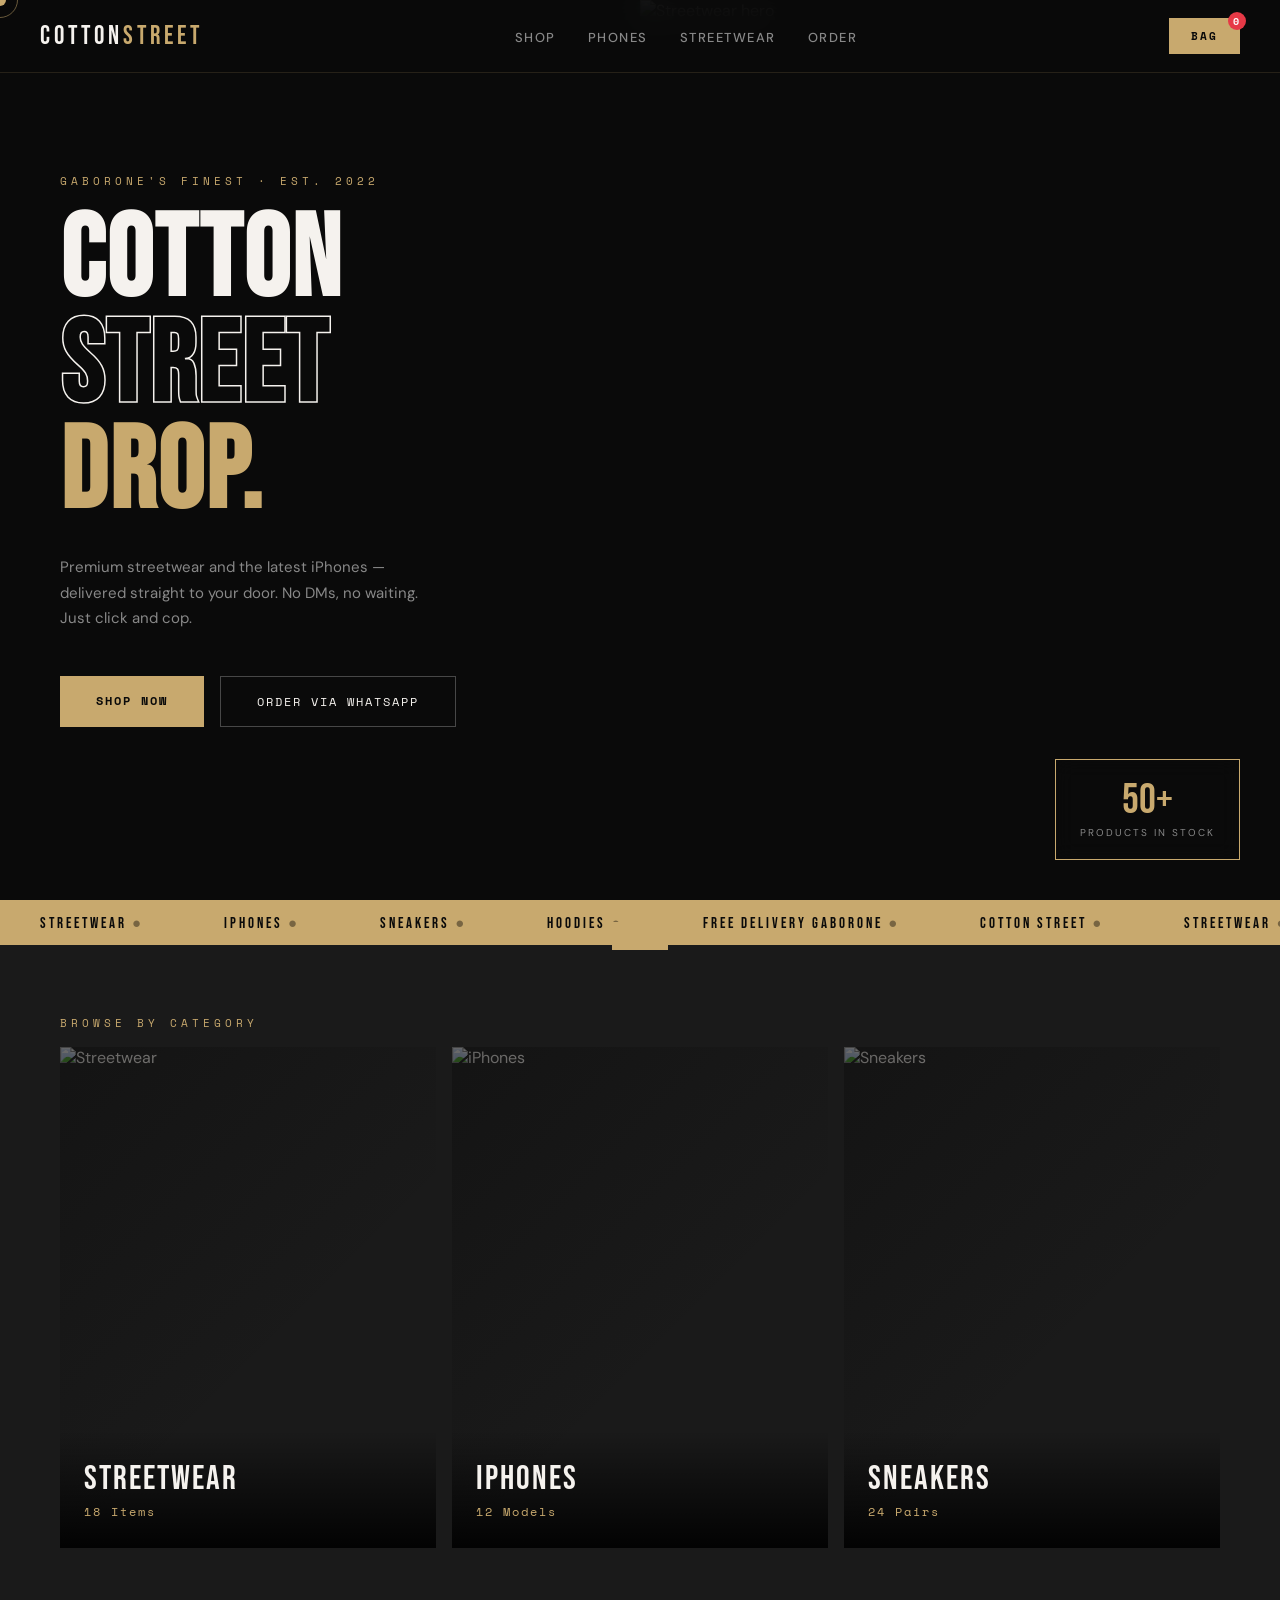
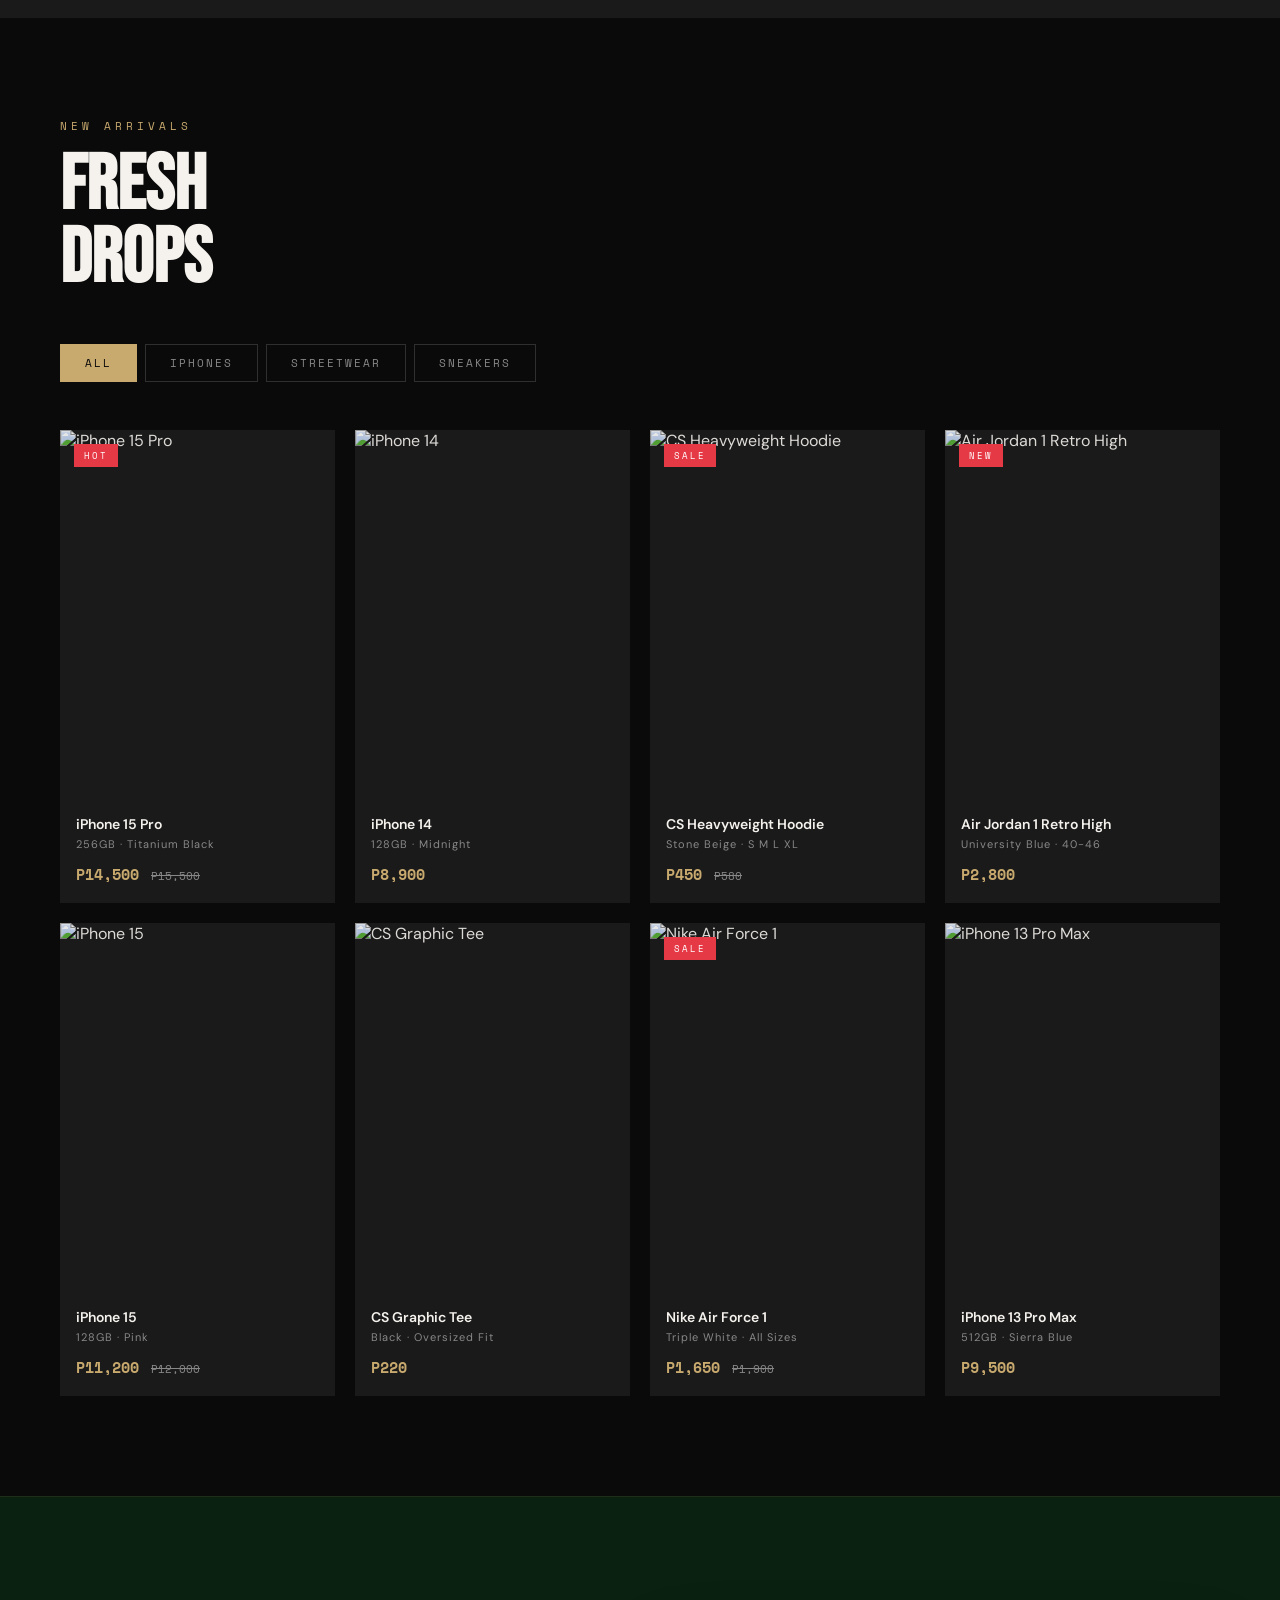
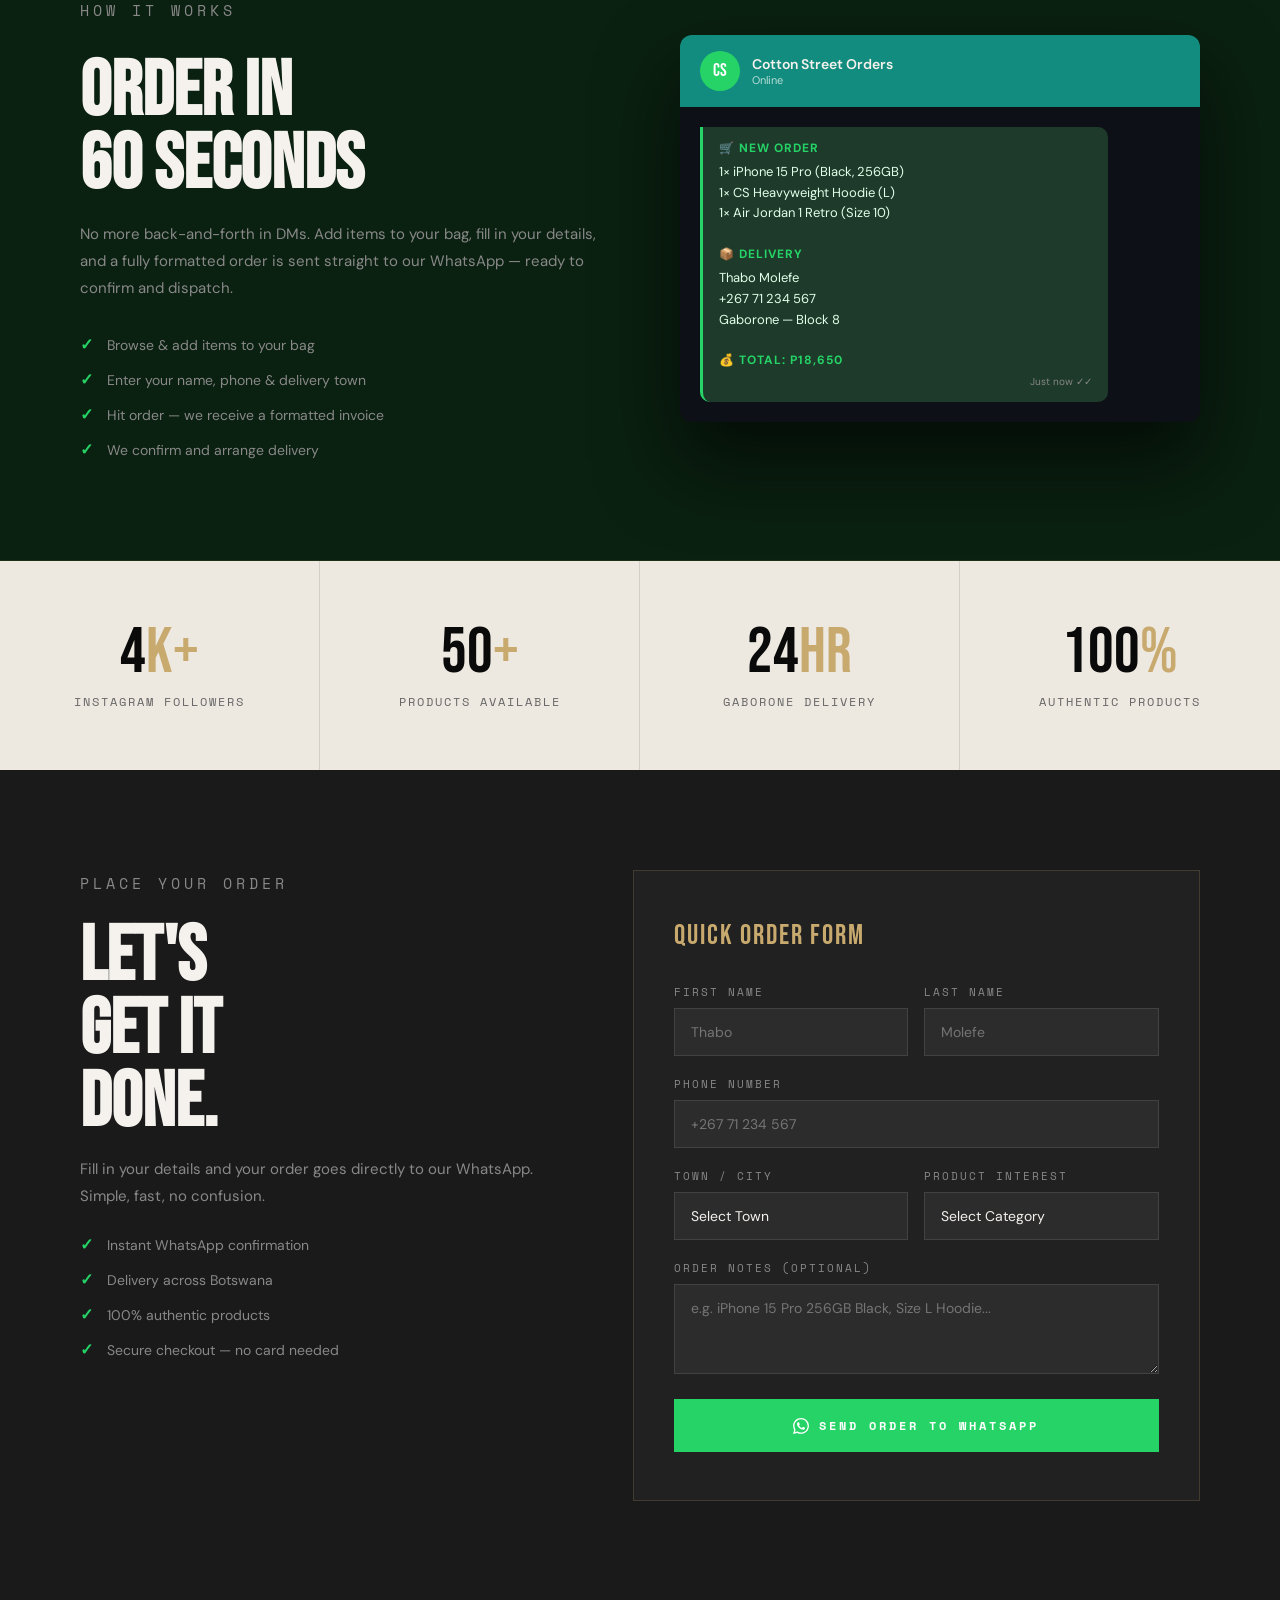
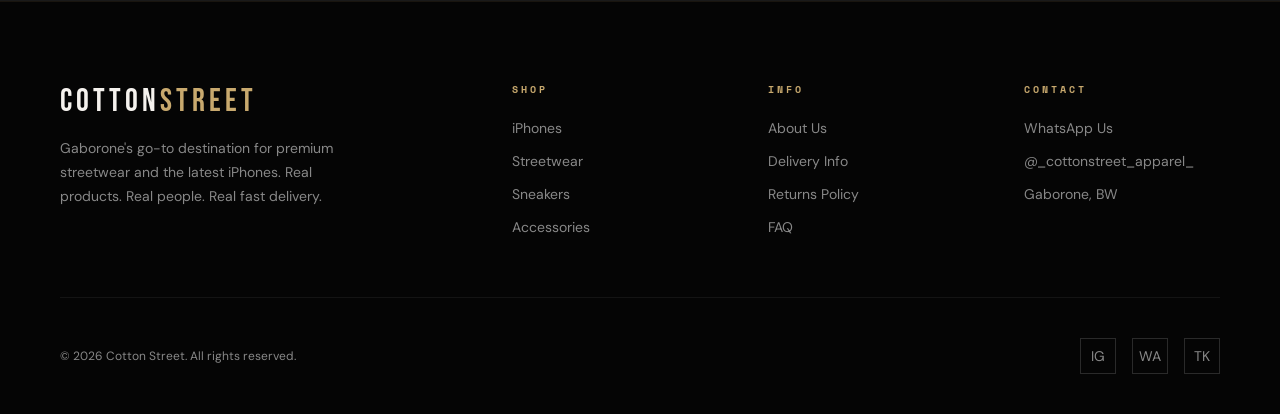
==== index.html @ 855ee225 "rename to index.html" ====
<!DOCTYPE html>
<html lang="en">
<head>
<meta charset="UTF-8">
<meta name="viewport" content="width=device-width, initial-scale=1.0">
<title>Cotton Street — Apparel & Electronics</title>
<link href="https://fonts.googleapis.com/css2?family=Bebas+Neue&family=DM+Sans:wght@300;400;500;600&family=Space+Mono:wght@400;700&display=swap" rel="stylesheet">
<style>
  :root {
    --black: #0a0a0a;
    --white: #f5f2ee;
    --cream: #ede8e0;
    --accent: #c8a96e;
    --accent2: #e63946;
    --grey: #1a1a1a;
    --mid: #333;
    --light: #888;
  }

  *, *::before, *::after { box-sizing: border-box; margin: 0; padding: 0; }

  html { scroll-behavior: smooth; }

  body {
    background: var(--black);
    color: var(--white);
    font-family: 'DM Sans', sans-serif;
    overflow-x: hidden;
    cursor: none;
  }

  /* Custom cursor */
  .cursor {
    width: 12px; height: 12px;
    background: var(--accent);
    border-radius: 50%;
    position: fixed;
    top: 0; left: 0;
    pointer-events: none;
    z-index: 9999;
    transition: transform 0.15s ease;
    transform: translate(-50%, -50%);
  }
  .cursor-ring {
    width: 36px; height: 36px;
    border: 1px solid rgba(200,169,110,0.5);
    border-radius: 50%;
    position: fixed;
    top: 0; left: 0;
    pointer-events: none;
    z-index: 9998;
    transition: transform 0.35s ease, width 0.3s, height 0.3s;
    transform: translate(-50%, -50%);
  }

  /* Scrollbar */
  ::-webkit-scrollbar { width: 3px; }
  ::-webkit-scrollbar-track { background: var(--black); }
  ::-webkit-scrollbar-thumb { background: var(--accent); }

  /* ===== NAV ===== */
  nav {
    position: fixed; top: 0; left: 0; right: 0;
    z-index: 1000;
    display: flex; align-items: center; justify-content: space-between;
    padding: 18px 40px;
    background: rgba(10,10,10,0.85);
    backdrop-filter: blur(16px);
    border-bottom: 1px solid rgba(200,169,110,0.15);
  }
  .nav-logo {
    font-family: 'Bebas Neue', cursive;
    font-size: 26px;
    letter-spacing: 4px;
    color: var(--white);
    text-decoration: none;
  }
  .nav-logo span { color: var(--accent); }
  .nav-links {
    display: flex; gap: 32px; list-style: none;
  }
  .nav-links a {
    color: var(--light);
    text-decoration: none;
    font-size: 13px;
    letter-spacing: 1.5px;
    text-transform: uppercase;
    font-weight: 500;
    transition: color 0.2s;
  }
  .nav-links a:hover { color: var(--accent); }
  .nav-right { display: flex; align-items: center; gap: 20px; }
  .bag-btn {
    background: var(--accent);
    color: var(--black);
    border: none;
    padding: 10px 22px;
    font-family: 'Space Mono', monospace;
    font-size: 11px;
    letter-spacing: 2px;
    text-transform: uppercase;
    cursor: none;
    font-weight: 700;
    transition: background 0.2s, transform 0.2s;
    position: relative;
  }
  .bag-btn:hover { background: var(--white); transform: translateY(-1px); }
  .bag-count {
    position: absolute; top: -6px; right: -6px;
    background: var(--accent2);
    color: white;
    border-radius: 50%;
    width: 18px; height: 18px;
    font-size: 10px;
    display: flex; align-items: center; justify-content: center;
    font-family: 'Space Mono', monospace;
  }

  /* ===== HERO ===== */
  .hero {
    min-height: 100vh;
    display: grid;
    grid-template-columns: 1fr 1fr;
    position: relative;
    overflow: hidden;
    padding-top: 72px;
  }
  .hero-left {
    display: flex;
    flex-direction: column;
    justify-content: center;
    padding: 80px 60px 80px 60px;
    position: relative;
    z-index: 2;
  }
  .hero-tag {
    font-family: 'Space Mono', monospace;
    font-size: 11px;
    color: var(--accent);
    letter-spacing: 4px;
    text-transform: uppercase;
    margin-bottom: 20px;
    opacity: 0;
    animation: fadeUp 0.7s 0.2s forwards;
  }
  .hero-title {
    font-family: 'Bebas Neue', cursive;
    font-size: clamp(70px, 9vw, 130px);
    line-height: 0.92;
    letter-spacing: 2px;
    opacity: 0;
    animation: fadeUp 0.7s 0.4s forwards;
  }
  .hero-title .outline {
    -webkit-text-stroke: 1.5px var(--white);
    color: transparent;
  }
  .hero-title .gold { color: var(--accent); }
  .hero-sub {
    max-width: 380px;
    margin-top: 28px;
    color: var(--light);
    font-size: 15px;
    line-height: 1.7;
    opacity: 0;
    animation: fadeUp 0.7s 0.6s forwards;
  }
  .hero-cta {
    display: flex; gap: 16px; margin-top: 44px;
    opacity: 0;
    animation: fadeUp 0.7s 0.8s forwards;
  }
  .btn-primary {
    background: var(--accent);
    color: var(--black);
    padding: 16px 36px;
    font-family: 'Space Mono', monospace;
    font-size: 12px;
    letter-spacing: 2px;
    text-transform: uppercase;
    font-weight: 700;
    border: none; cursor: none;
    transition: all 0.2s;
    text-decoration: none;
    display: inline-block;
  }
  .btn-primary:hover { background: var(--white); transform: translateY(-2px); }
  .btn-outline {
    background: transparent;
    color: var(--white);
    padding: 16px 36px;
    font-family: 'Space Mono', monospace;
    font-size: 12px;
    letter-spacing: 2px;
    text-transform: uppercase;
    border: 1px solid rgba(255,255,255,0.25);
    cursor: none;
    transition: all 0.2s;
    text-decoration: none;
    display: inline-block;
  }
  .btn-outline:hover { border-color: var(--accent); color: var(--accent); }

  .hero-right {
    position: relative;
    overflow: hidden;
  }
  .hero-img-main {
    width: 100%; height: 100%;
    object-fit: cover;
    filter: brightness(0.75) contrast(1.1);
    opacity: 0;
    animation: fadeIn 1s 0.3s forwards;
  }
  .hero-overlay {
    position: absolute; inset: 0;
    background: linear-gradient(135deg, rgba(10,10,10,0.4) 0%, transparent 60%);
  }
  .hero-badge {
    position: absolute;
    bottom: 40px; right: 40px;
    border: 1px solid var(--accent);
    padding: 20px 24px;
    text-align: center;
    background: rgba(10,10,10,0.7);
    backdrop-filter: blur(10px);
  }
  .hero-badge .num {
    font-family: 'Bebas Neue', cursive;
    font-size: 42px;
    color: var(--accent);
    line-height: 1;
  }
  .hero-badge .lbl {
    font-size: 10px;
    letter-spacing: 2px;
    text-transform: uppercase;
    color: var(--light);
    margin-top: 4px;
  }

  /* Ticker */
  .ticker {
    background: var(--accent);
    overflow: hidden;
    white-space: nowrap;
    padding: 12px 0;
  }
  .ticker-inner {
    display: inline-flex;
    animation: ticker 20s linear infinite;
  }
  .ticker-item {
    font-family: 'Bebas Neue', cursive;
    font-size: 15px;
    letter-spacing: 3px;
    color: var(--black);
    padding: 0 40px;
  }
  .ticker-dot { color: rgba(0,0,0,0.4); }

  /* ===== SECTIONS ===== */
  section { padding: 100px 60px; }

  .section-label {
    font-family: 'Space Mono', monospace;
    font-size: 11px;
    letter-spacing: 4px;
    text-transform: uppercase;
    color: var(--accent);
    margin-bottom: 16px;
  }
  .section-title {
    font-family: 'Bebas Neue', cursive;
    font-size: clamp(44px, 6vw, 80px);
    line-height: 0.95;
    margin-bottom: 48px;
  }

  /* ===== CATEGORIES ===== */
  .categories {
    background: var(--grey);
    padding: 70px 60px;
  }
  .cat-grid {
    display: grid;
    grid-template-columns: repeat(3, 1fr);
    gap: 16px;
  }
  .cat-card {
    position: relative;
    overflow: hidden;
    aspect-ratio: 3/4;
    cursor: none;
  }
  .cat-card img {
    width: 100%; height: 100%;
    object-fit: cover;
    transition: transform 0.6s ease;
    filter: brightness(0.65);
  }
  .cat-card:hover img { transform: scale(1.06); filter: brightness(0.5); }
  .cat-info {
    position: absolute;
    bottom: 0; left: 0; right: 0;
    padding: 28px 24px;
    background: linear-gradient(to top, rgba(0,0,0,0.9) 0%, transparent 100%);
  }
  .cat-name {
    font-family: 'Bebas Neue', cursive;
    font-size: 34px;
    letter-spacing: 2px;
  }
  .cat-count {
    font-size: 12px;
    color: var(--accent);
    letter-spacing: 2px;
    font-family: 'Space Mono', monospace;
    margin-top: 4px;
  }
  .cat-arrow {
    position: absolute;
    top: 24px; right: 24px;
    width: 40px; height: 40px;
    border: 1px solid rgba(255,255,255,0.3);
    display: flex; align-items: center; justify-content: center;
    font-size: 18px;
    opacity: 0;
    transition: opacity 0.3s, transform 0.3s;
    transform: translateX(-8px);
  }
  .cat-card:hover .cat-arrow { opacity: 1; transform: translateX(0); }

  /* ===== PRODUCTS ===== */
  .products { background: var(--black); }
  .filter-tabs {
    display: flex; gap: 8px;
    margin-bottom: 48px;
    flex-wrap: wrap;
  }
  .tab {
    padding: 10px 24px;
    font-family: 'Space Mono', monospace;
    font-size: 11px;
    letter-spacing: 2px;
    text-transform: uppercase;
    border: 1px solid rgba(255,255,255,0.15);
    background: transparent;
    color: var(--light);
    cursor: none;
    transition: all 0.2s;
  }
  .tab.active, .tab:hover {
    background: var(--accent);
    color: var(--black);
    border-color: var(--accent);
  }
  .product-grid {
    display: grid;
    grid-template-columns: repeat(4, 1fr);
    gap: 20px;
  }
  .product-card {
    background: var(--grey);
    position: relative;
    cursor: none;
    transition: transform 0.3s;
    overflow: hidden;
  }
  .product-card:hover { transform: translateY(-6px); }
  .product-img-wrap {
    position: relative;
    aspect-ratio: 3/4;
    overflow: hidden;
  }
  .product-img-wrap img {
    width: 100%; height: 100%;
    object-fit: cover;
    transition: transform 0.5s;
    filter: brightness(0.9);
  }
  .product-card:hover .product-img-wrap img { transform: scale(1.05); }
  .product-badge {
    position: absolute;
    top: 14px; left: 14px;
    background: var(--accent2);
    color: white;
    font-size: 9px;
    letter-spacing: 2px;
    font-family: 'Space Mono', monospace;
    padding: 5px 10px;
    text-transform: uppercase;
  }
  .product-quick {
    position: absolute;
    bottom: 0; left: 0; right: 0;
    background: var(--accent);
    color: var(--black);
    text-align: center;
    padding: 12px;
    font-family: 'Space Mono', monospace;
    font-size: 10px;
    letter-spacing: 2px;
    text-transform: uppercase;
    font-weight: 700;
    transform: translateY(100%);
    transition: transform 0.3s;
    border: none;
    cursor: none;
    width: 100%;
  }
  .product-card:hover .product-quick { transform: translateY(0); }
  .product-info { padding: 18px 16px; }
  .product-name {
    font-family: 'DM Sans', sans-serif;
    font-size: 14px;
    font-weight: 600;
    margin-bottom: 4px;
    white-space: nowrap; overflow: hidden; text-overflow: ellipsis;
  }
  .product-variant {
    font-size: 11px;
    color: var(--light);
    letter-spacing: 1px;
    margin-bottom: 12px;
  }
  .product-price {
    font-family: 'Space Mono', monospace;
    font-size: 15px;
    color: var(--accent);
    font-weight: 700;
  }
  .product-old {
    font-family: 'Space Mono', monospace;
    font-size: 11px;
    color: var(--light);
    text-decoration: line-through;
    margin-left: 8px;
  }

  /* ===== WHATSAPP SECTION ===== */
  .wa-section {
    background: #0a2010;
    display: grid;
    grid-template-columns: 1fr 1fr;
    gap: 80px;
    align-items: center;
    padding: 100px 80px;
    border-top: 1px solid rgba(200,169,110,0.1);
    border-bottom: 1px solid rgba(200,169,110,0.1);
  }
  .wa-section .section-title { margin-bottom: 20px; }
  .wa-section p {
    color: var(--light);
    font-size: 15px;
    line-height: 1.8;
    margin-bottom: 32px;
  }
  .wa-mockup {
    background: #111;
    border-radius: 12px;
    overflow: hidden;
    box-shadow: 0 40px 80px rgba(0,0,0,0.6);
  }
  .wa-header {
    background: #128C7E;
    padding: 16px 20px;
    display: flex;
    align-items: center;
    gap: 12px;
  }
  .wa-avatar {
    width: 40px; height: 40px;
    border-radius: 50%;
    background: #25D366;
    display: flex; align-items: center; justify-content: center;
    font-family: 'Bebas Neue', cursive;
    font-size: 18px;
    color: white;
  }
  .wa-title { font-weight: 600; font-size: 14px; }
  .wa-status { font-size: 11px; color: rgba(255,255,255,0.7); }
  .wa-body {
    background: #0d1117;
    padding: 20px;
    min-height: 220px;
    display: flex;
    flex-direction: column;
    gap: 10px;
  }
  .wa-msg {
    background: #1e3a2b;
    border-radius: 0 10px 10px 10px;
    padding: 12px 16px;
    max-width: 85%;
    font-size: 13px;
    line-height: 1.6;
    color: #e0ffe8;
    border-left: 3px solid #25D366;
  }
  .wa-msg strong { color: #25D366; display: block; margin-bottom: 4px; font-size: 12px; letter-spacing: 1px; }
  .wa-time { font-size: 10px; color: var(--light); text-align: right; margin-top: 4px; }

  /* ===== STATS ===== */
  .stats-row {
    background: var(--cream);
    display: grid;
    grid-template-columns: repeat(4, 1fr);
    padding: 0;
  }
  .stat-item {
    padding: 60px 40px;
    border-right: 1px solid rgba(0,0,0,0.1);
    text-align: center;
  }
  .stat-item:last-child { border-right: none; }
  .stat-num {
    font-family: 'Bebas Neue', cursive;
    font-size: 64px;
    color: var(--black);
    line-height: 1;
  }
  .stat-unit { color: var(--accent); }
  .stat-label {
    font-size: 12px;
    letter-spacing: 2px;
    text-transform: uppercase;
    color: #666;
    margin-top: 8px;
    font-family: 'Space Mono', monospace;
  }

  /* ===== ORDER FORM ===== */
  .order-section {
    background: var(--grey);
    display: grid;
    grid-template-columns: 1fr 1.2fr;
    gap: 80px;
    align-items: start;
    padding: 100px 80px;
  }
  .order-info .section-title { margin-bottom: 16px; }
  .order-info p { color: var(--light); line-height: 1.8; margin-bottom: 24px; font-size: 15px; }
  .benefit-list { list-style: none; display: flex; flex-direction: column; gap: 14px; }
  .benefit-list li {
    display: flex; align-items: center; gap: 14px;
    font-size: 14px; color: var(--light);
  }
  .benefit-list li::before {
    content: '✓';
    color: #25D366;
    font-weight: 700;
    font-size: 16px;
    flex-shrink: 0;
  }

  .order-form {
    background: rgba(255,255,255,0.03);
    border: 1px solid rgba(200,169,110,0.2);
    padding: 48px 40px;
  }
  .form-title {
    font-family: 'Bebas Neue', cursive;
    font-size: 28px;
    letter-spacing: 2px;
    margin-bottom: 32px;
    color: var(--accent);
  }
  .form-group { margin-bottom: 20px; }
  .form-group label {
    display: block;
    font-size: 11px;
    letter-spacing: 2px;
    text-transform: uppercase;
    color: var(--light);
    font-family: 'Space Mono', monospace;
    margin-bottom: 8px;
  }
  .form-group input, .form-group select, .form-group textarea {
    width: 100%;
    background: rgba(255,255,255,0.05);
    border: 1px solid rgba(255,255,255,0.1);
    color: var(--white);
    padding: 14px 16px;
    font-family: 'DM Sans', sans-serif;
    font-size: 14px;
    outline: none;
    transition: border-color 0.2s;
    -webkit-appearance: none;
    cursor: none;
  }
  .form-group input:focus, .form-group select:focus, .form-group textarea:focus {
    border-color: var(--accent);
  }
  .form-group select option { background: var(--grey); }
  .form-group textarea { min-height: 90px; resize: vertical; }
  .form-row { display: grid; grid-template-columns: 1fr 1fr; gap: 16px; }

  .submit-btn {
    width: 100%;
    background: #25D366;
    color: white;
    border: none;
    padding: 18px;
    font-family: 'Space Mono', monospace;
    font-size: 12px;
    letter-spacing: 3px;
    text-transform: uppercase;
    font-weight: 700;
    cursor: none;
    transition: background 0.2s, transform 0.2s;
    margin-top: 8px;
    display: flex; align-items: center; justify-content: center; gap: 10px;
  }
  .submit-btn:hover { background: #128C7E; transform: translateY(-1px); }

  /* ===== BAG DRAWER ===== */
  .bag-drawer {
    position: fixed;
    top: 0; right: -420px;
    width: 420px; height: 100vh;
    background: var(--grey);
    z-index: 2000;
    transition: right 0.4s cubic-bezier(0.4, 0, 0.2, 1);
    display: flex; flex-direction: column;
    border-left: 1px solid rgba(200,169,110,0.15);
  }
  .bag-drawer.open { right: 0; }
  .bag-overlay {
    position: fixed; inset: 0;
    background: rgba(0,0,0,0.6);
    z-index: 1999;
    display: none;
    backdrop-filter: blur(4px);
  }
  .bag-overlay.open { display: block; }
  .bag-header {
    padding: 28px 32px;
    border-bottom: 1px solid rgba(255,255,255,0.08);
    display: flex; justify-content: space-between; align-items: center;
  }
  .bag-header h3 {
    font-family: 'Bebas Neue', cursive;
    font-size: 22px;
    letter-spacing: 3px;
  }
  .close-btn {
    background: none; border: none; color: var(--white);
    font-size: 22px; cursor: none; line-height: 1;
  }
  .bag-items { flex: 1; overflow-y: auto; padding: 24px 32px; }
  .bag-empty {
    text-align: center; padding: 60px 20px;
    color: var(--light); font-size: 14px;
  }
  .bag-empty .big { font-family: 'Bebas Neue', cursive; font-size: 48px; color: rgba(255,255,255,0.1); margin-bottom: 8px; }
  .bag-item {
    display: flex; gap: 14px; margin-bottom: 20px;
    padding-bottom: 20px;
    border-bottom: 1px solid rgba(255,255,255,0.06);
  }
  .bag-item img { width: 72px; height: 90px; object-fit: cover; flex-shrink: 0; }
  .bag-item-info { flex: 1; }
  .bag-item-name { font-size: 13px; font-weight: 600; margin-bottom: 4px; }
  .bag-item-variant { font-size: 11px; color: var(--light); margin-bottom: 8px; }
  .bag-item-price { font-family: 'Space Mono', monospace; font-size: 13px; color: var(--accent); }
  .bag-item-remove {
    background: none; border: none; color: var(--light);
    font-size: 16px; cursor: none; padding: 0;
    transition: color 0.2s;
  }
  .bag-item-remove:hover { color: var(--accent2); }
  .bag-footer {
    padding: 24px 32px;
    border-top: 1px solid rgba(255,255,255,0.08);
  }
  .bag-total {
    display: flex; justify-content: space-between;
    font-family: 'Space Mono', monospace;
    font-size: 14px;
    margin-bottom: 20px;
  }
  .bag-total .total-num { color: var(--accent); font-size: 18px; }
  .checkout-btn {
    width: 100%;
    background: #25D366;
    color: white;
    border: none;
    padding: 17px;
    font-family: 'Space Mono', monospace;
    font-size: 11px;
    letter-spacing: 3px;
    text-transform: uppercase;
    font-weight: 700;
    cursor: none;
    transition: background 0.2s;
    display: flex; align-items: center; justify-content: center; gap: 8px;
  }
  .checkout-btn:hover { background: #128C7E; }

  /* ===== FOOTER ===== */
  footer {
    background: #050505;
    padding: 80px 60px 40px;
    border-top: 1px solid rgba(200,169,110,0.1);
  }
  .footer-top {
    display: grid;
    grid-template-columns: 2fr 1fr 1fr 1fr;
    gap: 60px;
    margin-bottom: 60px;
  }
  .footer-brand .nav-logo { font-size: 32px; display: block; margin-bottom: 16px; }
  .footer-brand p { color: var(--light); font-size: 14px; line-height: 1.7; max-width: 280px; }
  .footer-col h4 {
    font-family: 'Space Mono', monospace;
    font-size: 10px;
    letter-spacing: 3px;
    text-transform: uppercase;
    color: var(--accent);
    margin-bottom: 20px;
  }
  .footer-col ul { list-style: none; display: flex; flex-direction: column; gap: 12px; }
  .footer-col ul a { color: var(--light); text-decoration: none; font-size: 14px; transition: color 0.2s; }
  .footer-col ul a:hover { color: var(--white); }
  .footer-bottom {
    display: flex; justify-content: space-between; align-items: center;
    padding-top: 40px;
    border-top: 1px solid rgba(255,255,255,0.06);
    color: var(--light); font-size: 12px;
  }
  .social-links { display: flex; gap: 16px; }
  .social-links a {
    width: 36px; height: 36px;
    border: 1px solid rgba(255,255,255,0.15);
    display: flex; align-items: center; justify-content: center;
    color: var(--light); text-decoration: none; font-size: 14px;
    transition: all 0.2s;
  }
  .social-links a:hover { border-color: var(--accent); color: var(--accent); }

  /* ===== TOAST ===== */
  .toast {
    position: fixed;
    bottom: 30px; left: 50%;
    transform: translateX(-50%) translateY(80px);
    background: var(--accent);
    color: var(--black);
    padding: 14px 28px;
    font-family: 'Space Mono', monospace;
    font-size: 11px;
    letter-spacing: 2px;
    text-transform: uppercase;
    font-weight: 700;
    z-index: 9000;
    transition: transform 0.4s cubic-bezier(0.4,0,0.2,1);
    white-space: nowrap;
  }
  .toast.show { transform: translateX(-50%) translateY(0); }

  /* ===== ANIMATIONS ===== */
  @keyframes fadeUp {
    from { opacity: 0; transform: translateY(30px); }
    to { opacity: 1; transform: translateY(0); }
  }
  @keyframes fadeIn {
    from { opacity: 0; } to { opacity: 1; }
  }
  @keyframes ticker {
    from { transform: translateX(0); }
    to { transform: translateX(-50%); }
  }

  /* ===== RESPONSIVE ===== */
  @media (max-width: 900px) {
    nav { padding: 16px 24px; }
    .nav-links { display: none; }
    section { padding: 70px 24px; }
    .hero { grid-template-columns: 1fr; }
    .hero-right { display: none; }
    .hero-left { padding: 60px 24px; }
    .cat-grid { grid-template-columns: 1fr 1fr; }
    .product-grid { grid-template-columns: 1fr 1fr; }
    .wa-section, .order-section { grid-template-columns: 1fr; gap: 40px; padding: 70px 24px; }
    .stats-row { grid-template-columns: 1fr 1fr; }
    .footer-top { grid-template-columns: 1fr 1fr; gap: 40px; }
    .bag-drawer { width: 100%; right: -100%; }
    .categories { padding: 70px 24px; }
  }
</style>
</head>
<body>

<div class="cursor" id="cursor"></div>
<div class="cursor-ring" id="cursorRing"></div>

<!-- BAG OVERLAY -->
<div class="bag-overlay" id="bagOverlay" onclick="toggleBag()"></div>

<!-- BAG DRAWER -->
<div class="bag-drawer" id="bagDrawer">
  <div class="bag-header">
    <h3>YOUR BAG</h3>
    <button class="close-btn" onclick="toggleBag()">✕</button>
  </div>
  <div class="bag-items" id="bagItems">
    <div class="bag-empty">
      <div class="big">EMPTY</div>
      Add items to your bag
    </div>
  </div>
  <div class="bag-footer" id="bagFooter" style="display:none;">
    <div class="bag-total">
      <span>TOTAL</span>
      <span class="total-num" id="bagTotal">P0</span>
    </div>
    <button class="checkout-btn" onclick="sendWhatsAppOrder()">
      <svg width="16" height="16" viewBox="0 0 24 24" fill="currentColor"><path d="M17.472 14.382c-.297-.149-1.758-.867-2.03-.967-.273-.099-.471-.148-.67.15-.197.297-.767.966-.94 1.164-.173.199-.347.223-.644.075-.297-.15-1.255-.463-2.39-1.475-.883-.788-1.48-1.761-1.653-2.059-.173-.297-.018-.458.13-.606.134-.133.298-.347.446-.52.149-.174.198-.298.298-.497.099-.198.05-.371-.025-.52-.075-.149-.669-1.612-.916-2.207-.242-.579-.487-.5-.669-.51-.173-.008-.371-.01-.57-.01-.198 0-.52.074-.792.372-.272.297-1.04 1.016-1.04 2.479 0 1.462 1.065 2.875 1.213 3.074.149.198 2.096 3.2 5.077 4.487.709.306 1.262.489 1.694.625.712.227 1.36.195 1.871.118.571-.085 1.758-.719 2.006-1.413.248-.694.248-1.289.173-1.413-.074-.124-.272-.198-.57-.347m-5.421 7.403h-.004a9.87 9.87 0 01-5.031-1.378l-.361-.214-3.741.982.998-3.648-.235-.374a9.86 9.86 0 01-1.51-5.26c.001-5.45 4.436-9.884 9.888-9.884 2.64 0 5.122 1.03 6.988 2.898a9.825 9.825 0 012.893 6.994c-.003 5.45-4.437 9.884-9.885 9.884m8.413-18.297A11.815 11.815 0 0012.05 0C5.495 0 .16 5.335.157 11.892c0 2.096.547 4.142 1.588 5.945L.057 24l6.305-1.654a11.882 11.882 0 005.683 1.448h.005c6.554 0 11.89-5.335 11.893-11.893a11.821 11.821 0 00-3.48-8.413z"/></svg>
      ORDER VIA WHATSAPP
    </button>
  </div>
</div>

<!-- NAV -->
<nav>
  <a href="#" class="nav-logo">Cotton<span>Street</span></a>
  <ul class="nav-links">
    <li><a href="#shop">Shop</a></li>
    <li><a href="#phones">Phones</a></li>
    <li><a href="#streetwear">Streetwear</a></li>
    <li><a href="#order">Order</a></li>
  </ul>
  <div class="nav-right">
    <button class="bag-btn" onclick="toggleBag()">
      BAG
      <span class="bag-count" id="bagCount">0</span>
    </button>
  </div>
</nav>

<!-- HERO -->
<section class="hero" style="padding:0">
  <div class="hero-left">
    <div class="hero-tag">Gaborone's Finest · Est. 2022</div>
    <h1 class="hero-title">
      COTTON<br>
      <span class="outline">STREET</span><br>
      <span class="gold">DROP.</span>
    </h1>
    <p class="hero-sub">Premium streetwear and the latest iPhones — delivered straight to your door. No DMs, no waiting. Just click and cop.</p>
    <div class="hero-cta">
      <a href="#shop" class="btn-primary">Shop Now</a>
      <a href="#order" class="btn-outline">Order via WhatsApp</a>
    </div>
  </div>
  <div class="hero-right">
    <img class="hero-img-main" src="https://images.unsplash.com/photo-1552346154-21d32810aba3?w=900&q=80" alt="Streetwear hero">
    <div class="hero-overlay"></div>
    <div class="hero-badge">
      <div class="num">50+</div>
      <div class="lbl">Products In Stock</div>
    </div>
  </div>
</section>

<!-- TICKER -->
<div class="ticker">
  <div class="ticker-inner">
    <span class="ticker-item">STREETWEAR <span class="ticker-dot">●</span></span>
    <span class="ticker-item">iPHONES <span class="ticker-dot">●</span></span>
    <span class="ticker-item">SNEAKERS <span class="ticker-dot">●</span></span>
    <span class="ticker-item">HOODIES <span class="ticker-dot">●</span></span>
    <span class="ticker-item">FREE DELIVERY GABORONE <span class="ticker-dot">●</span></span>
    <span class="ticker-item">COTTON STREET <span class="ticker-dot">●</span></span>
    <span class="ticker-item">STREETWEAR <span class="ticker-dot">●</span></span>
    <span class="ticker-item">iPHONES <span class="ticker-dot">●</span></span>
    <span class="ticker-item">SNEAKERS <span class="ticker-dot">●</span></span>
    <span class="ticker-item">HOODIES <span class="ticker-dot">●</span></span>
    <span class="ticker-item">FREE DELIVERY GABORONE <span class="ticker-dot">●</span></span>
    <span class="ticker-item">COTTON STREET <span class="ticker-dot">●</span></span>
  </div>
</div>

<!-- CATEGORIES -->
<div class="categories" id="shop">
  <p class="section-label">Browse By Category</p>
  <div class="cat-grid">
    <div class="cat-card" onclick="filterProducts('streetwear')">
      <img src="https://images.unsplash.com/photo-1483985988355-763728e1935b?w=600&q=80" alt="Streetwear">
      <div class="hero-overlay"></div>
      <div class="cat-info">
        <div class="cat-name">Streetwear</div>
        <div class="cat-count">18 Items</div>
      </div>
      <div class="cat-arrow">→</div>
    </div>
    <div class="cat-card" onclick="filterProducts('phones')">
      <img src="https://images.unsplash.com/photo-1510557880182-3d4d3cba35a5?w=600&q=80" alt="iPhones">
      <div class="hero-overlay"></div>
      <div class="cat-info">
        <div class="cat-name">iPhones</div>
        <div class="cat-count">12 Models</div>
      </div>
      <div class="cat-arrow">→</div>
    </div>
    <div class="cat-card" onclick="filterProducts('shoes')">
      <img src="https://images.unsplash.com/photo-1542291026-7eec264c27ff?w=600&q=80" alt="Sneakers">
      <div class="hero-overlay"></div>
      <div class="cat-info">
        <div class="cat-name">Sneakers</div>
        <div class="cat-count">24 Pairs</div>
      </div>
      <div class="cat-arrow">→</div>
    </div>
  </div>
</div>

<!-- PRODUCTS -->
<section class="products" id="phones">
  <p class="section-label">New Arrivals</p>
  <h2 class="section-title">FRESH<br>DROPS</h2>
  <div class="filter-tabs">
    <button class="tab active" onclick="filterProducts('all', this)">All</button>
    <button class="tab" onclick="filterProducts('phones', this)">iPhones</button>
    <button class="tab" onclick="filterProducts('streetwear', this)" id="streetwearTab">Streetwear</button>
    <button class="tab" onclick="filterProducts('shoes', this)">Sneakers</button>
  </div>
  <div class="product-grid" id="productGrid"></div>
</section>

<!-- WHATSAPP FLOW -->
<div class="wa-section">
  <div>
    <p class="section-label">How It Works</p>
    <h2 class="section-title">ORDER IN<br>60 SECONDS</h2>
    <p>No more back-and-forth in DMs. Add items to your bag, fill in your details, and a fully formatted order is sent straight to our WhatsApp — ready to confirm and dispatch.</p>
    <ul class="benefit-list">
      <li>Browse & add items to your bag</li>
      <li>Enter your name, phone & delivery town</li>
      <li>Hit order — we receive a formatted invoice</li>
      <li>We confirm and arrange delivery</li>
    </ul>
  </div>
  <div class="wa-mockup">
    <div class="wa-header">
      <div class="wa-avatar">CS</div>
      <div>
        <div class="wa-title">Cotton Street Orders</div>
        <div class="wa-status">Online</div>
      </div>
    </div>
    <div class="wa-body">
      <div class="wa-msg">
        <strong>🛒 NEW ORDER</strong>
        1× iPhone 15 Pro (Black, 256GB)<br>
        1× CS Heavyweight Hoodie (L)<br>
        1× Air Jordan 1 Retro (Size 10)<br><br>
        <strong>📦 DELIVERY</strong>
        Thabo Molefe<br>
        +267 71 234 567<br>
        Gaborone — Block 8<br><br>
        <strong>💰 TOTAL: P18,650</strong>
        <div class="wa-time">Just now ✓✓</div>
      </div>
    </div>
  </div>
</div>

<!-- STATS -->
<div class="stats-row">
  <div class="stat-item">
    <div class="stat-num">4<span class="stat-unit">K+</span></div>
    <div class="stat-label">Instagram Followers</div>
  </div>
  <div class="stat-item">
    <div class="stat-num">50<span class="stat-unit">+</span></div>
    <div class="stat-label">Products Available</div>
  </div>
  <div class="stat-item">
    <div class="stat-num">24<span class="stat-unit">hr</span></div>
    <div class="stat-label">Gaborone Delivery</div>
  </div>
  <div class="stat-item">
    <div class="stat-num">100<span class="stat-unit">%</span></div>
    <div class="stat-label">Authentic Products</div>
  </div>
</div>

<!-- ORDER FORM -->
<div class="order-section" id="order">
  <div class="order-info">
    <p class="section-label">Place Your Order</p>
    <h2 class="section-title">LET'S<br>GET IT<br>DONE.</h2>
    <p>Fill in your details and your order goes directly to our WhatsApp. Simple, fast, no confusion.</p>
    <ul class="benefit-list">
      <li>Instant WhatsApp confirmation</li>
      <li>Delivery across Botswana</li>
      <li>100% authentic products</li>
      <li>Secure checkout — no card needed</li>
    </ul>
  </div>
  <div class="order-form">
    <div class="form-title">QUICK ORDER FORM</div>
    <div class="form-row">
      <div class="form-group">
        <label>First Name</label>
        <input type="text" id="fname" placeholder="Thabo">
      </div>
      <div class="form-group">
        <label>Last Name</label>
        <input type="text" id="lname" placeholder="Molefe">
      </div>
    </div>
    <div class="form-group">
      <label>Phone Number</label>
      <input type="tel" id="phone" placeholder="+267 71 234 567">
    </div>
    <div class="form-row">
      <div class="form-group">
        <label>Town / City</label>
        <select id="town">
          <option value="">Select Town</option>
          <option>Gaborone</option>
          <option>Francistown</option>
          <option>Maun</option>
          <option>Serowe</option>
          <option>Kanye</option>
          <option>Molepolole</option>
          <option>Other</option>
        </select>
      </div>
      <div class="form-group">
        <label>Product Interest</label>
        <select id="productInterest">
          <option value="">Select Category</option>
          <option>iPhones</option>
          <option>Streetwear</option>
          <option>Sneakers</option>
          <option>Multiple Items</option>
        </select>
      </div>
    </div>
    <div class="form-group">
      <label>Order Notes (optional)</label>
      <textarea id="notes" placeholder="e.g. iPhone 15 Pro 256GB Black, Size L Hoodie..."></textarea>
    </div>
    <button class="submit-btn" onclick="submitDirectOrder()">
      <svg width="16" height="16" viewBox="0 0 24 24" fill="currentColor"><path d="M17.472 14.382c-.297-.149-1.758-.867-2.03-.967-.273-.099-.471-.148-.67.15-.197.297-.767.966-.94 1.164-.173.199-.347.223-.644.075-.297-.15-1.255-.463-2.39-1.475-.883-.788-1.48-1.761-1.653-2.059-.173-.297-.018-.458.13-.606.134-.133.298-.347.446-.52.149-.174.198-.298.298-.497.099-.198.05-.371-.025-.52-.075-.149-.669-1.612-.916-2.207-.242-.579-.487-.5-.669-.51-.173-.008-.371-.01-.57-.01-.198 0-.52.074-.792.372-.272.297-1.04 1.016-1.04 2.479 0 1.462 1.065 2.875 1.213 3.074.149.198 2.096 3.2 5.077 4.487.709.306 1.262.489 1.694.625.712.227 1.36.195 1.871.118.571-.085 1.758-.719 2.006-1.413.248-.694.248-1.289.173-1.413-.074-.124-.272-.198-.57-.347m-5.421 7.403h-.004a9.87 9.87 0 01-5.031-1.378l-.361-.214-3.741.982.998-3.648-.235-.374a9.86 9.86 0 01-1.51-5.26c.001-5.45 4.436-9.884 9.888-9.884 2.64 0 5.122 1.03 6.988 2.898a9.825 9.825 0 012.893 6.994c-.003 5.45-4.437 9.884-9.885 9.884m8.413-18.297A11.815 11.815 0 0012.05 0C5.495 0 .16 5.335.157 11.892c0 2.096.547 4.142 1.588 5.945L.057 24l6.305-1.654a11.882 11.882 0 005.683 1.448h.005c6.554 0 11.89-5.335 11.893-11.893a11.821 11.821 0 00-3.48-8.413z"/></svg>
      SEND ORDER TO WHATSAPP
    </button>
  </div>
</div>

<!-- FOOTER -->
<footer>
  <div class="footer-top">
    <div class="footer-brand">
      <a href="#" class="nav-logo">Cotton<span>Street</span></a>
      <p>Gaborone's go-to destination for premium streetwear and the latest iPhones. Real products. Real people. Real fast delivery.</p>
    </div>
    <div class="footer-col">
      <h4>Shop</h4>
      <ul>
        <li><a href="#">iPhones</a></li>
        <li><a href="#">Streetwear</a></li>
        <li><a href="#">Sneakers</a></li>
        <li><a href="#">Accessories</a></li>
      </ul>
    </div>
    <div class="footer-col">
      <h4>Info</h4>
      <ul>
        <li><a href="#">About Us</a></li>
        <li><a href="#">Delivery Info</a></li>
        <li><a href="#">Returns Policy</a></li>
        <li><a href="#">FAQ</a></li>
      </ul>
    </div>
    <div class="footer-col">
      <h4>Contact</h4>
      <ul>
        <li><a href="#">WhatsApp Us</a></li>
        <li><a href="https://instagram.com/_cottonstreet_apparel_" target="_blank">@_cottonstreet_apparel_</a></li>
        <li><a href="#">Gaborone, BW</a></li>
      </ul>
    </div>
  </div>
  <div class="footer-bottom">
    <span>© 2026 Cotton Street. All rights reserved.</span>
    <div class="social-links">
      <a href="https://instagram.com/_cottonstreet_apparel_" target="_blank">IG</a>
      <a href="#">WA</a>
      <a href="#">TK</a>
    </div>
  </div>
</footer>

<!-- TOAST -->
<div class="toast" id="toast"></div>

<script>
// Cursor
const cursor = document.getElementById('cursor');
const ring = document.getElementById('cursorRing');
document.addEventListener('mousemove', e => {
  cursor.style.left = e.clientX + 'px';
  cursor.style.top = e.clientY + 'px';
  setTimeout(() => {
    ring.style.left = e.clientX + 'px';
    ring.style.top = e.clientY + 'px';
  }, 80);
});
document.querySelectorAll('a, button, .product-card, .cat-card, .tab').forEach(el => {
  el.addEventListener('mouseenter', () => { cursor.style.transform = 'translate(-50%,-50%) scale(2.5)'; ring.style.width = '60px'; ring.style.height = '60px'; });
  el.addEventListener('mouseleave', () => { cursor.style.transform = 'translate(-50%,-50%) scale(1)'; ring.style.width = '36px'; ring.style.height = '36px'; });
});

// Products Data
const products = [
  { id:1, name:'iPhone 15 Pro', variant:'256GB · Titanium Black', price:14500, oldPrice:15500, badge:'HOT', cat:'phones', img:'https://images.unsplash.com/photo-1695048133142-1a20484d2569?w=400&q=80' },
  { id:2, name:'iPhone 14', variant:'128GB · Midnight', price:8900, oldPrice:null, badge:null, cat:'phones', img:'https://images.unsplash.com/photo-1678685888221-cda773a3dcdb?w=400&q=80' },
  { id:3, name:'CS Heavyweight Hoodie', variant:'Stone Beige · S M L XL', price:450, oldPrice:580, badge:'SALE', cat:'streetwear', img:'https://images.unsplash.com/photo-1556821840-3a63f15732ce?w=400&q=80' },
  { id:4, name:'Air Jordan 1 Retro High', variant:'University Blue · 40-46', price:2800, oldPrice:null, badge:'NEW', cat:'shoes', img:'https://images.unsplash.com/photo-1600269452121-4f2416e55c28?w=400&q=80' },
  { id:5, name:'iPhone 15', variant:'128GB · Pink', price:11200, oldPrice:12000, badge:null, cat:'phones', img:'https://images.unsplash.com/photo-1696426019635-5a5d693ae9bf?w=400&q=80' },
  { id:6, name:'CS Graphic Tee', variant:'Black · Oversized Fit', price:220, oldPrice:null, badge:null, cat:'streetwear', img:'https://images.unsplash.com/photo-1521572163474-6864f9cf17ab?w=400&q=80' },
  { id:7, name:'Nike Air Force 1', variant:'Triple White · All Sizes', price:1650, oldPrice:1900, badge:'SALE', cat:'shoes', img:'https://images.unsplash.com/photo-1542291026-7eec264c27ff?w=400&q=80' },
  { id:8, name:'iPhone 13 Pro Max', variant:'512GB · Sierra Blue', price:9500, oldPrice:null, badge:null, cat:'phones', img:'https://images.unsplash.com/photo-1632661674596-df8be070a5c5?w=400&q=80' },
];

let bag = [];
let currentFilter = 'all';

function renderProducts(filter) {
  const grid = document.getElementById('productGrid');
  const filtered = filter === 'all' ? products : products.filter(p => p.cat === filter);
  grid.innerHTML = filtered.map(p => `
    <div class="product-card">
      <div class="product-img-wrap">
        <img src="${p.img}" alt="${p.name}" loading="lazy">
        ${p.badge ? `<span class="product-badge">${p.badge}</span>` : ''}
        <button class="product-quick" onclick="addToBag(${p.id})">+ ADD TO BAG</button>
      </div>
      <div class="product-info">
        <div class="product-name">${p.name}</div>
        <div class="product-variant">${p.variant}</div>
        <div>
          <span class="product-price">P${p.price.toLocaleString()}</span>
          ${p.oldPrice ? `<span class="product-old">P${p.oldPrice.toLocaleString()}</span>` : ''}
        </div>
      </div>
    </div>
  `).join('');
}

function filterProducts(cat, btn) {
  currentFilter = cat;
  document.querySelectorAll('.tab').forEach(t => t.classList.remove('active'));
  if (btn) btn.classList.add('active');
  renderProducts(cat);
  document.getElementById('phones').scrollIntoView({ behavior: 'smooth' });
}

renderProducts('all');

// Bag
function addToBag(id) {
  const prod = products.find(p => p.id === id);
  const existing = bag.find(b => b.id === id);
  if (existing) { existing.qty++; } else { bag.push({ ...prod, qty: 1 }); }
  updateBagUI();
  showToast(`${prod.name} added to bag`);
}

function removeFromBag(id) {
  bag = bag.filter(b => b.id !== id);
  updateBagUI();
}

function updateBagUI() {
  const count = bag.reduce((s, b) => s + b.qty, 0);
  document.getElementById('bagCount').textContent = count;
  const total = bag.reduce((s, b) => s + b.price * b.qty, 0);
  document.getElementById('bagTotal').textContent = `P${total.toLocaleString()}`;
  const itemsEl = document.getElementById('bagItems');
  const footerEl = document.getElementById('bagFooter');
  if (bag.length === 0) {
    itemsEl.innerHTML = '<div class="bag-empty"><div class="big">EMPTY</div>Add items to your bag</div>';
    footerEl.style.display = 'none';
  } else {
    footerEl.style.display = 'block';
    itemsEl.innerHTML = bag.map(b => `
      <div class="bag-item">
        <img src="${b.img}" alt="${b.name}">
        <div class="bag-item-info">
          <div class="bag-item-name">${b.name}</div>
          <div class="bag-item-variant">${b.variant} · Qty: ${b.qty}</div>
          <div class="bag-item-price">P${(b.price * b.qty).toLocaleString()}</div>
        </div>
        <button class="bag-item-remove" onclick="removeFromBag(${b.id})">✕</button>
      </div>
    `).join('');
  }
}

function toggleBag() {
  document.getElementById('bagDrawer').classList.toggle('open');
  document.getElementById('bagOverlay').classList.toggle('open');
}

function sendWhatsAppOrder() {
  if (bag.length === 0) { showToast('Your bag is empty!'); return; }
  const total = bag.reduce((s, b) => s + b.price * b.qty, 0);
  let msg = '🛒 *NEW ORDER — Cotton Street Website*\n\n';
  bag.forEach(b => { msg += `• ${b.qty}× ${b.name} (${b.variant})\n`; });
  msg += `\n💰 *Total: P${total.toLocaleString()}*\n\nPlease confirm my order!`;
  window.open(`https://wa.me/26771000000?text=${encodeURIComponent(msg)}`, '_blank');
}

function submitDirectOrder() {
  const fname = document.getElementById('fname').value.trim();
  const lname = document.getElementById('lname').value.trim();
  const phone = document.getElementById('phone').value.trim();
  const town = document.getElementById('town').value;
  const interest = document.getElementById('productInterest').value;
  const notes = document.getElementById('notes').value.trim();
  if (!fname || !phone || !town) { showToast('Please fill in required fields'); return; }
  const bagSummary = bag.length > 0 ? bag.map(b => `${b.qty}× ${b.name}`).join(', ') : notes || interest;
  const total = bag.reduce((s, b) => s + b.price * b.qty, 0);
  let msg = `🛒 *NEW ORDER — Cotton Street*\n\n`;
  msg += `*Customer:* ${fname} ${lname}\n`;
  msg += `*Phone:* ${phone}\n`;
  msg += `*Town:* ${town}\n\n`;
  if (bagSummary) msg += `*Items:* ${bagSummary}\n`;
  if (total > 0) msg += `*Total:* P${total.toLocaleString()}\n`;
  if (notes) msg += `*Notes:* ${notes}\n`;
  msg += `\n_Sent from cottonstreet.co.bw_`;
  window.open(`https://wa.me/26771000000?text=${encodeURIComponent(msg)}`, '_blank');
}

function showToast(msg) {
  const t = document.getElementById('toast');
  t.textContent = msg;
  t.classList.add('show');
  setTimeout(() => t.classList.remove('show'), 2800);
}
</script>
</body>
</html>
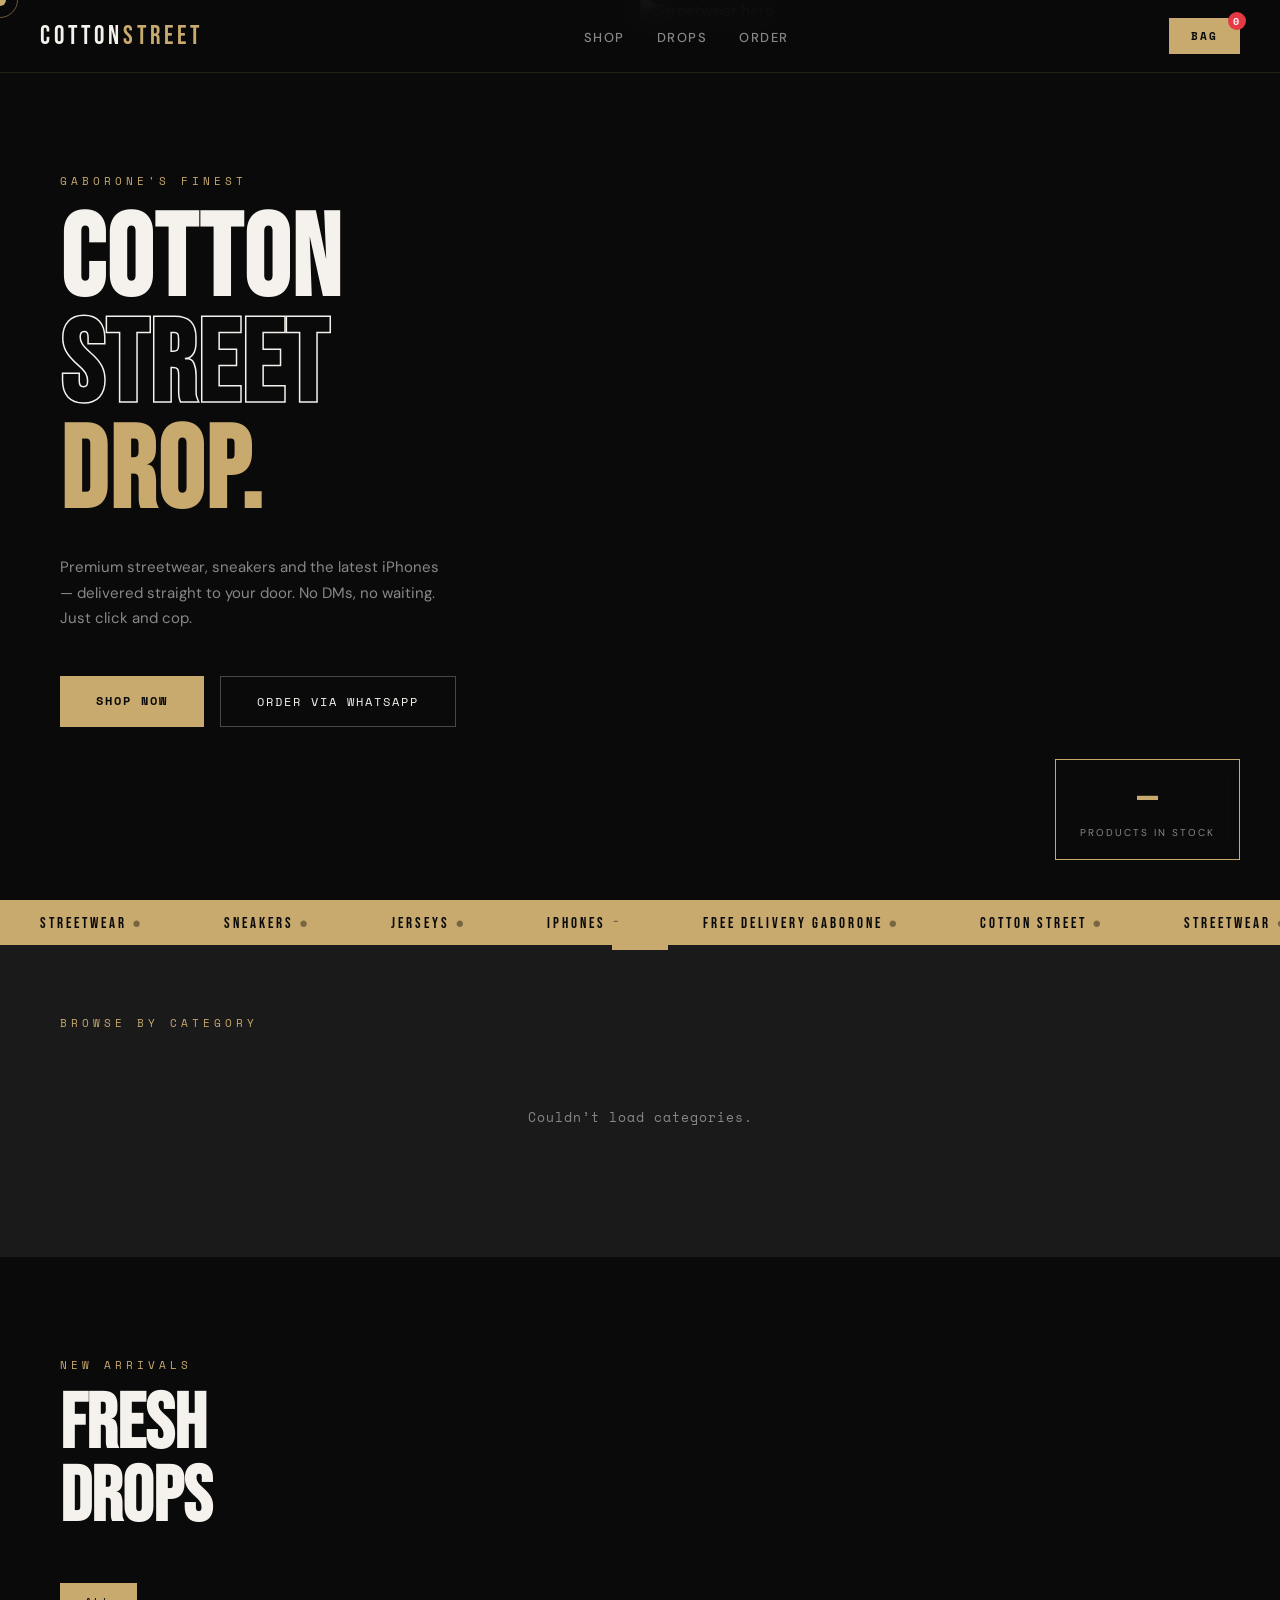
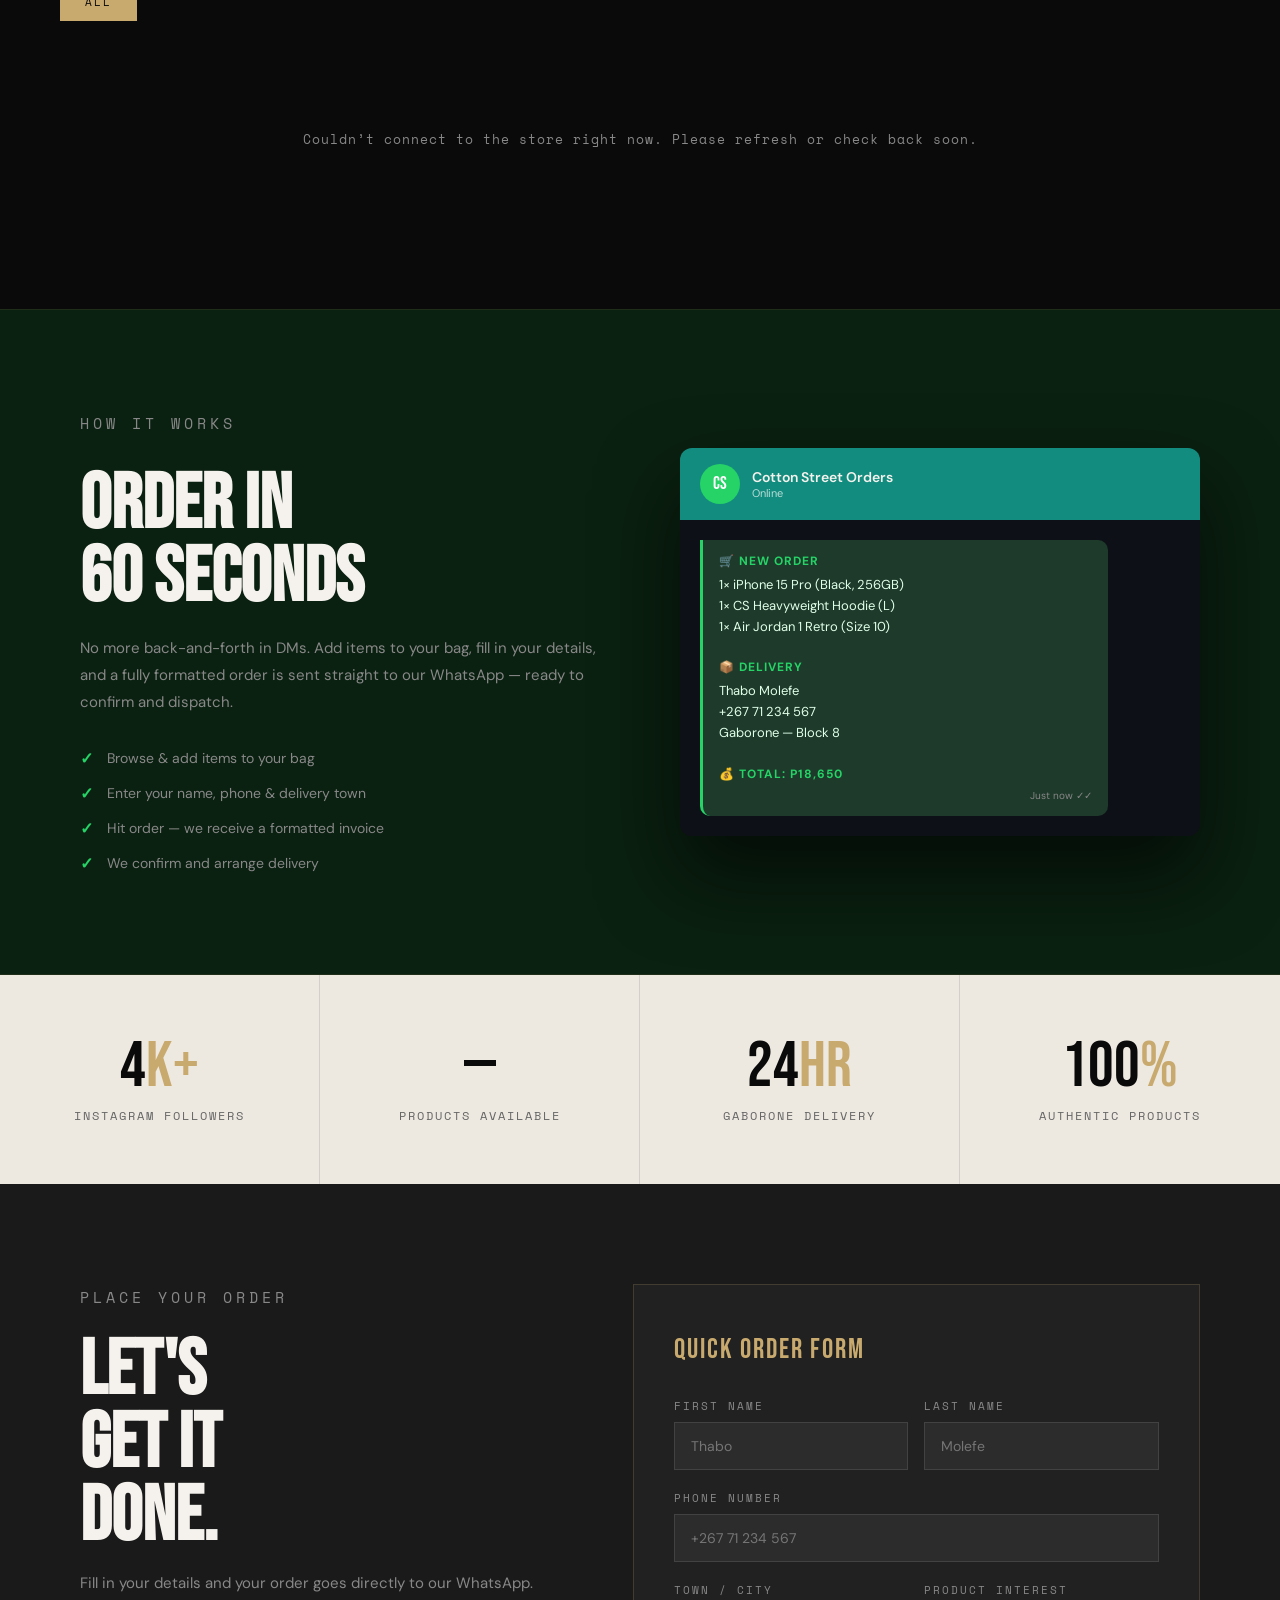
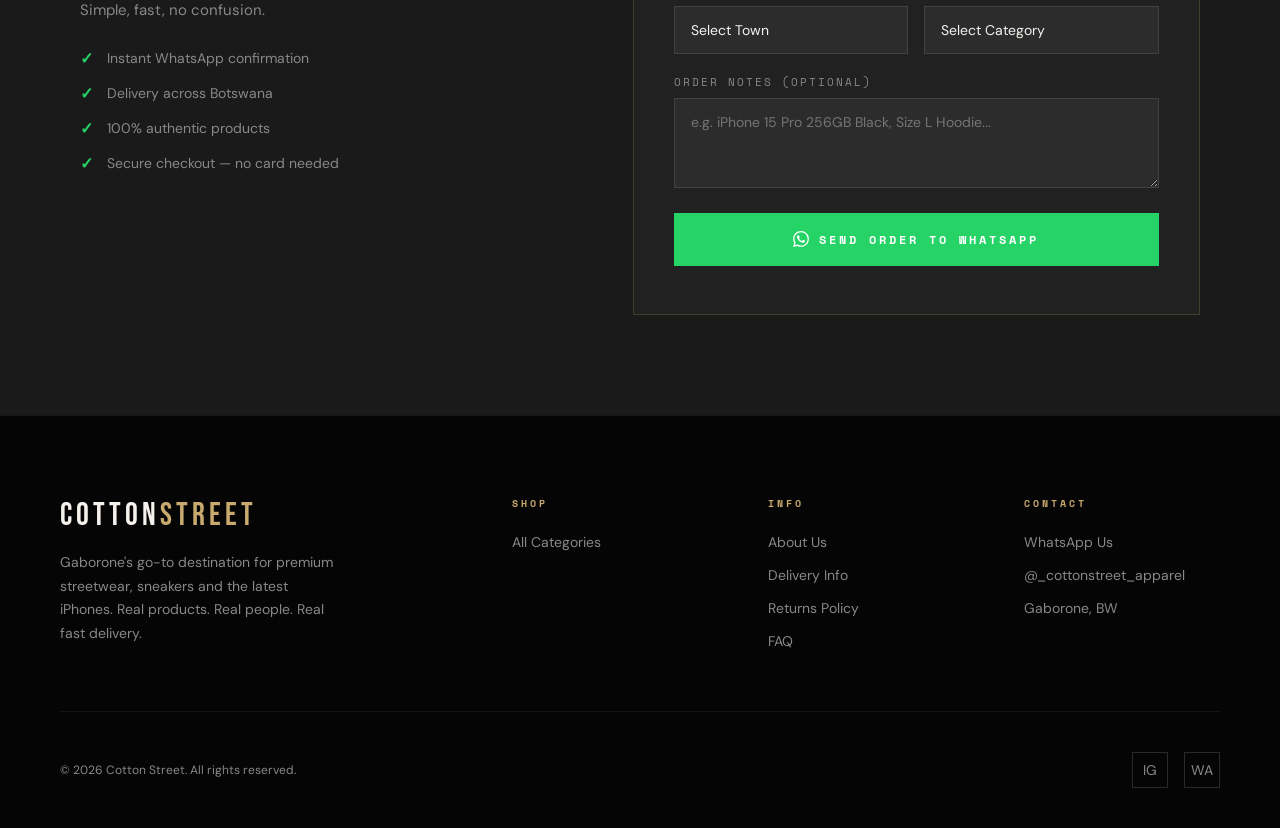
==== commit 6503e246: "fixed frontend" ====
--- a/index.html
+++ b/index.html
@@ -53,6 +53,14 @@
     transform: translate(-50%, -50%);
   }
 
+  /* Hide custom cursor on touch devices (phones/tablets) */
+  @media (hover: none), (pointer: coarse) {
+    .cursor, .cursor-ring { display: none; }
+    body, .bag-btn, .btn-primary, .btn-outline, .product-card, .cat-card, .tab,
+    .form-group input, .form-group select, .form-group textarea,
+    .submit-btn, .checkout-btn, .close-btn, .bag-item-remove { cursor: auto; }
+  }
+
   /* Scrollbar */
   ::-webkit-scrollbar { width: 3px; }
   ::-webkit-scrollbar-track { background: var(--black); }
@@ -284,7 +292,7 @@
   }
   .cat-grid {
     display: grid;
-    grid-template-columns: repeat(3, 1fr);
+    grid-template-columns: repeat(auto-fit, minmax(220px, 1fr));
     gap: 16px;
   }
   .cat-card {
@@ -300,6 +308,20 @@
     filter: brightness(0.65);
   }
   .cat-card:hover img { transform: scale(1.06); filter: brightness(0.5); }
+  .cat-placeholder {
+    width: 100%; height: 100%;
+    display: flex; align-items: center; justify-content: center;
+    background: linear-gradient(135deg, rgba(200,169,110,0.18), rgba(10,10,10,0.95));
+    font-family: 'Bebas Neue', cursive;
+    font-size: clamp(26px, 5vw, 48px);
+    color: rgba(255,255,255,0.07);
+    letter-spacing: 4px;
+    text-transform: uppercase;
+    transition: transform 0.6s ease;
+    overflow: hidden;
+    white-space: nowrap;
+  }
+  .cat-card:hover .cat-placeholder { transform: scale(1.06); }
   .cat-info {
     position: absolute;
     bottom: 0; left: 0; right: 0;
@@ -380,6 +402,15 @@
     filter: brightness(0.9);
   }
   .product-card:hover .product-img-wrap img { transform: scale(1.05); }
+  .no-image {
+    width: 100%; height: 100%;
+    display: flex; align-items: center; justify-content: center;
+    background: linear-gradient(135deg, rgba(200,169,110,0.12), rgba(255,255,255,0.02));
+    font-family: 'Bebas Neue', cursive;
+    font-size: 36px;
+    color: rgba(255,255,255,0.18);
+    letter-spacing: 2px;
+  }
   .product-badge {
     position: absolute;
     top: 14px; left: 14px;
@@ -436,6 +467,17 @@
     color: var(--light);
     text-decoration: line-through;
     margin-left: 8px;
+  }
+
+  /* ===== GRID MESSAGES ===== */
+  .loading-state, .empty-state {
+    grid-column: 1 / -1;
+    text-align: center;
+    padding: 60px 20px;
+    color: var(--light);
+    font-family: 'Space Mono', monospace;
+    font-size: 13px;
+    letter-spacing: 1px;
   }
 
   /* ===== WHATSAPP SECTION ===== */
@@ -613,6 +655,7 @@
     display: flex; align-items: center; justify-content: center; gap: 10px;
   }
   .submit-btn:hover { background: #128C7E; transform: translateY(-1px); }
+  .submit-btn:disabled { opacity: 0.6; cursor: not-allowed; }
 
   /* ===== BAG DRAWER ===== */
   .bag-drawer {
@@ -659,7 +702,7 @@
     padding-bottom: 20px;
     border-bottom: 1px solid rgba(255,255,255,0.06);
   }
-  .bag-item img { width: 72px; height: 90px; object-fit: cover; flex-shrink: 0; }
+  .bag-item img, .bag-item .no-image { width: 72px; height: 90px; object-fit: cover; flex-shrink: 0; font-size: 16px; }
   .bag-item-info { flex: 1; }
   .bag-item-name { font-size: 13px; font-weight: 600; margin-bottom: 4px; }
   .bag-item-variant { font-size: 11px; color: var(--light); margin-bottom: 8px; }
@@ -779,7 +822,6 @@
     .hero { grid-template-columns: 1fr; }
     .hero-right { display: none; }
     .hero-left { padding: 60px 24px; }
-    .cat-grid { grid-template-columns: 1fr 1fr; }
     .product-grid { grid-template-columns: 1fr 1fr; }
     .wa-section, .order-section { grid-template-columns: 1fr; gap: 40px; padding: 70px 24px; }
     .stats-row { grid-template-columns: 1fr 1fr; }
@@ -814,9 +856,9 @@
       <span>TOTAL</span>
       <span class="total-num" id="bagTotal">P0</span>
     </div>
-    <button class="checkout-btn" onclick="sendWhatsAppOrder()">
+    <button class="checkout-btn" onclick="goToCheckout()">
       <svg width="16" height="16" viewBox="0 0 24 24" fill="currentColor"><path d="M17.472 14.382c-.297-.149-1.758-.867-2.03-.967-.273-.099-.471-.148-.67.15-.197.297-.767.966-.94 1.164-.173.199-.347.223-.644.075-.297-.15-1.255-.463-2.39-1.475-.883-.788-1.48-1.761-1.653-2.059-.173-.297-.018-.458.13-.606.134-.133.298-.347.446-.52.149-.174.198-.298.298-.497.099-.198.05-.371-.025-.52-.075-.149-.669-1.612-.916-2.207-.242-.579-.487-.5-.669-.51-.173-.008-.371-.01-.57-.01-.198 0-.52.074-.792.372-.272.297-1.04 1.016-1.04 2.479 0 1.462 1.065 2.875 1.213 3.074.149.198 2.096 3.2 5.077 4.487.709.306 1.262.489 1.694.625.712.227 1.36.195 1.871.118.571-.085 1.758-.719 2.006-1.413.248-.694.248-1.289.173-1.413-.074-.124-.272-.198-.57-.347m-5.421 7.403h-.004a9.87 9.87 0 01-5.031-1.378l-.361-.214-3.741.982.998-3.648-.235-.374a9.86 9.86 0 01-1.51-5.26c.001-5.45 4.436-9.884 9.888-9.884 2.64 0 5.122 1.03 6.988 2.898a9.825 9.825 0 012.893 6.994c-.003 5.45-4.437 9.884-9.885 9.884m8.413-18.297A11.815 11.815 0 0012.05 0C5.495 0 .16 5.335.157 11.892c0 2.096.547 4.142 1.588 5.945L.057 24l6.305-1.654a11.882 11.882 0 005.683 1.448h.005c6.554 0 11.89-5.335 11.893-11.893a11.821 11.821 0 00-3.48-8.413z"/></svg>
-      ORDER VIA WHATSAPP
+      CHECKOUT
     </button>
   </div>
 </div>
@@ -826,8 +868,7 @@
   <a href="#" class="nav-logo">Cotton<span>Street</span></a>
   <ul class="nav-links">
     <li><a href="#shop">Shop</a></li>
-    <li><a href="#phones">Phones</a></li>
-    <li><a href="#streetwear">Streetwear</a></li>
+    <li><a href="#drops">Drops</a></li>
     <li><a href="#order">Order</a></li>
   </ul>
   <div class="nav-right">
@@ -841,13 +882,13 @@
 <!-- HERO -->
 <section class="hero" style="padding:0">
   <div class="hero-left">
-    <div class="hero-tag">Gaborone's Finest · Est. 2022</div>
+    <div class="hero-tag">Gaborone's Finest</div>
     <h1 class="hero-title">
       COTTON<br>
       <span class="outline">STREET</span><br>
       <span class="gold">DROP.</span>
     </h1>
-    <p class="hero-sub">Premium streetwear and the latest iPhones — delivered straight to your door. No DMs, no waiting. Just click and cop.</p>
+    <p class="hero-sub">Premium streetwear, sneakers and the latest iPhones — delivered straight to your door. No DMs, no waiting. Just click and cop.</p>
     <div class="hero-cta">
       <a href="#shop" class="btn-primary">Shop Now</a>
       <a href="#order" class="btn-outline">Order via WhatsApp</a>
@@ -857,7 +898,7 @@
     <img class="hero-img-main" src="https://images.unsplash.com/photo-1552346154-21d32810aba3?w=900&q=80" alt="Streetwear hero">
     <div class="hero-overlay"></div>
     <div class="hero-badge">
-      <div class="num">50+</div>
+      <div class="num" id="heroProductCount">—</div>
       <div class="lbl">Products In Stock</div>
     </div>
   </div>
@@ -867,15 +908,15 @@
 <div class="ticker">
   <div class="ticker-inner">
     <span class="ticker-item">STREETWEAR <span class="ticker-dot">●</span></span>
+    <span class="ticker-item">SNEAKERS <span class="ticker-dot">●</span></span>
+    <span class="ticker-item">JERSEYS <span class="ticker-dot">●</span></span>
     <span class="ticker-item">iPHONES <span class="ticker-dot">●</span></span>
-    <span class="ticker-item">SNEAKERS <span class="ticker-dot">●</span></span>
-    <span class="ticker-item">HOODIES <span class="ticker-dot">●</span></span>
     <span class="ticker-item">FREE DELIVERY GABORONE <span class="ticker-dot">●</span></span>
     <span class="ticker-item">COTTON STREET <span class="ticker-dot">●</span></span>
     <span class="ticker-item">STREETWEAR <span class="ticker-dot">●</span></span>
+    <span class="ticker-item">SNEAKERS <span class="ticker-dot">●</span></span>
+    <span class="ticker-item">JERSEYS <span class="ticker-dot">●</span></span>
     <span class="ticker-item">iPHONES <span class="ticker-dot">●</span></span>
-    <span class="ticker-item">SNEAKERS <span class="ticker-dot">●</span></span>
-    <span class="ticker-item">HOODIES <span class="ticker-dot">●</span></span>
     <span class="ticker-item">FREE DELIVERY GABORONE <span class="ticker-dot">●</span></span>
     <span class="ticker-item">COTTON STREET <span class="ticker-dot">●</span></span>
   </div>
@@ -884,48 +925,21 @@
 <!-- CATEGORIES -->
 <div class="categories" id="shop">
   <p class="section-label">Browse By Category</p>
-  <div class="cat-grid">
-    <div class="cat-card" onclick="filterProducts('streetwear')">
-      <img src="https://images.unsplash.com/photo-1483985988355-763728e1935b?w=600&q=80" alt="Streetwear">
-      <div class="hero-overlay"></div>
-      <div class="cat-info">
-        <div class="cat-name">Streetwear</div>
-        <div class="cat-count">18 Items</div>
-      </div>
-      <div class="cat-arrow">→</div>
-    </div>
-    <div class="cat-card" onclick="filterProducts('phones')">
-      <img src="https://images.unsplash.com/photo-1510557880182-3d4d3cba35a5?w=600&q=80" alt="iPhones">
-      <div class="hero-overlay"></div>
-      <div class="cat-info">
-        <div class="cat-name">iPhones</div>
-        <div class="cat-count">12 Models</div>
-      </div>
-      <div class="cat-arrow">→</div>
-    </div>
-    <div class="cat-card" onclick="filterProducts('shoes')">
-      <img src="https://images.unsplash.com/photo-1542291026-7eec264c27ff?w=600&q=80" alt="Sneakers">
-      <div class="hero-overlay"></div>
-      <div class="cat-info">
-        <div class="cat-name">Sneakers</div>
-        <div class="cat-count">24 Pairs</div>
-      </div>
-      <div class="cat-arrow">→</div>
-    </div>
+  <div class="cat-grid" id="catGrid">
+    <div class="loading-state">Loading categories…</div>
   </div>
 </div>
 
 <!-- PRODUCTS -->
-<section class="products" id="phones">
+<section class="products" id="drops">
   <p class="section-label">New Arrivals</p>
   <h2 class="section-title">FRESH<br>DROPS</h2>
-  <div class="filter-tabs">
+  <div class="filter-tabs" id="filterTabs">
     <button class="tab active" onclick="filterProducts('all', this)">All</button>
-    <button class="tab" onclick="filterProducts('phones', this)">iPhones</button>
-    <button class="tab" onclick="filterProducts('streetwear', this)" id="streetwearTab">Streetwear</button>
-    <button class="tab" onclick="filterProducts('shoes', this)">Sneakers</button>
-  </div>
-  <div class="product-grid" id="productGrid"></div>
+  </div>
+  <div class="product-grid" id="productGrid">
+    <div class="loading-state">Loading products…</div>
+  </div>
 </section>
 
 <!-- WHATSAPP FLOW -->
@@ -973,7 +987,7 @@
     <div class="stat-label">Instagram Followers</div>
   </div>
   <div class="stat-item">
-    <div class="stat-num">50<span class="stat-unit">+</span></div>
+    <div class="stat-num" id="statProductCount">—<span class="stat-unit"></span></div>
     <div class="stat-label">Products Available</div>
   </div>
   <div class="stat-item">
@@ -1036,6 +1050,8 @@
           <option>iPhones</option>
           <option>Streetwear</option>
           <option>Sneakers</option>
+          <option>Jerseys</option>
+          <option>Accessories</option>
           <option>Multiple Items</option>
         </select>
       </div>
@@ -1044,7 +1060,7 @@
       <label>Order Notes (optional)</label>
       <textarea id="notes" placeholder="e.g. iPhone 15 Pro 256GB Black, Size L Hoodie..."></textarea>
     </div>
-    <button class="submit-btn" onclick="submitDirectOrder()">
+    <button class="submit-btn" id="submitBtn" onclick="submitDirectOrder()">
       <svg width="16" height="16" viewBox="0 0 24 24" fill="currentColor"><path d="M17.472 14.382c-.297-.149-1.758-.867-2.03-.967-.273-.099-.471-.148-.67.15-.197.297-.767.966-.94 1.164-.173.199-.347.223-.644.075-.297-.15-1.255-.463-2.39-1.475-.883-.788-1.48-1.761-1.653-2.059-.173-.297-.018-.458.13-.606.134-.133.298-.347.446-.52.149-.174.198-.298.298-.497.099-.198.05-.371-.025-.52-.075-.149-.669-1.612-.916-2.207-.242-.579-.487-.5-.669-.51-.173-.008-.371-.01-.57-.01-.198 0-.52.074-.792.372-.272.297-1.04 1.016-1.04 2.479 0 1.462 1.065 2.875 1.213 3.074.149.198 2.096 3.2 5.077 4.487.709.306 1.262.489 1.694.625.712.227 1.36.195 1.871.118.571-.085 1.758-.719 2.006-1.413.248-.694.248-1.289.173-1.413-.074-.124-.272-.198-.57-.347m-5.421 7.403h-.004a9.87 9.87 0 01-5.031-1.378l-.361-.214-3.741.982.998-3.648-.235-.374a9.86 9.86 0 01-1.51-5.26c.001-5.45 4.436-9.884 9.888-9.884 2.64 0 5.122 1.03 6.988 2.898a9.825 9.825 0 012.893 6.994c-.003 5.45-4.437 9.884-9.885 9.884m8.413-18.297A11.815 11.815 0 0012.05 0C5.495 0 .16 5.335.157 11.892c0 2.096.547 4.142 1.588 5.945L.057 24l6.305-1.654a11.882 11.882 0 005.683 1.448h.005c6.554 0 11.89-5.335 11.893-11.893a11.821 11.821 0 00-3.48-8.413z"/></svg>
       SEND ORDER TO WHATSAPP
     </button>
@@ -1056,31 +1072,28 @@
   <div class="footer-top">
     <div class="footer-brand">
       <a href="#" class="nav-logo">Cotton<span>Street</span></a>
-      <p>Gaborone's go-to destination for premium streetwear and the latest iPhones. Real products. Real people. Real fast delivery.</p>
+      <p>Gaborone's go-to destination for premium streetwear, sneakers and the latest iPhones. Real products. Real people. Real fast delivery.</p>
     </div>
     <div class="footer-col">
       <h4>Shop</h4>
-      <ul>
-        <li><a href="#">iPhones</a></li>
-        <li><a href="#">Streetwear</a></li>
-        <li><a href="#">Sneakers</a></li>
-        <li><a href="#">Accessories</a></li>
+      <ul id="footerShopLinks">
+        <li><a href="#shop">All Categories</a></li>
       </ul>
     </div>
     <div class="footer-col">
       <h4>Info</h4>
       <ul>
-        <li><a href="#">About Us</a></li>
-        <li><a href="#">Delivery Info</a></li>
-        <li><a href="#">Returns Policy</a></li>
-        <li><a href="#">FAQ</a></li>
+        <li><a href="#shop">About Us</a></li>
+        <li><a href="#order">Delivery Info</a></li>
+        <li><a href="#order">Returns Policy</a></li>
+        <li><a href="#order">FAQ</a></li>
       </ul>
     </div>
     <div class="footer-col">
       <h4>Contact</h4>
       <ul>
-        <li><a href="#">WhatsApp Us</a></li>
-        <li><a href="https://instagram.com/_cottonstreet_apparel_" target="_blank">@_cottonstreet_apparel_</a></li>
+        <li><a href="#order">WhatsApp Us</a></li>
+        <li><a href="https://instagram.com/_cottonstreet_apparel" target="_blank">@_cottonstreet_apparel</a></li>
         <li><a href="#">Gaborone, BW</a></li>
       </ul>
     </div>
@@ -1088,9 +1101,8 @@
   <div class="footer-bottom">
     <span>© 2026 Cotton Street. All rights reserved.</span>
     <div class="social-links">
-      <a href="https://instagram.com/_cottonstreet_apparel_" target="_blank">IG</a>
-      <a href="#">WA</a>
-      <a href="#">TK</a>
+      <a href="https://instagram.com/_cottonstreet_apparel" target="_blank">IG</a>
+      <a href="#order">WA</a>
     </div>
   </div>
 </footer>
@@ -1099,7 +1111,36 @@
 <div class="toast" id="toast"></div>
 
 <script>
-// Cursor
+/* =========================================================
+   CONFIG
+   ========================================================= */
+const WHATSAPP_NUMBER = '26776707364';
+
+// Auto-detects the FastAPI backend URL while developing inside
+// a GitHub Codespace (frontend on :5500, backend on :8000).
+// ⚠️ When you deploy for real, replace this with your live
+// backend URL, e.g. const API_BASE = 'https://cottonstreet-api.onrender.com/api';
+const API_BASE = (() => {
+  const host = window.location.hostname;
+  if (host.endsWith('.app.github.dev')) {
+    const apiHost = host.replace(/-\d+\.app\.github\.dev$/, '-8000.app.github.dev');
+    return `${window.location.protocol}//${apiHost}/api`;
+  }
+  return 'http://localhost:8000/api';
+})();
+
+// Friendly labels for the big watermark text on category cards
+const CATEGORY_LABELS = {
+  sneakers: 'SNEAKERS',
+  streetwear: 'STREET',
+  jerseys: 'JERSEYS',
+  accessories: 'EXTRAS',
+  phones: 'PHONES'
+};
+
+/* =========================================================
+   CURSOR (desktop only — hidden on touch via CSS)
+   ========================================================= */
 const cursor = document.getElementById('cursor');
 const ring = document.getElementById('cursorRing');
 document.addEventListener('mousemove', e => {
@@ -1110,63 +1151,192 @@
     ring.style.top = e.clientY + 'px';
   }, 80);
 });
-document.querySelectorAll('a, button, .product-card, .cat-card, .tab').forEach(el => {
-  el.addEventListener('mouseenter', () => { cursor.style.transform = 'translate(-50%,-50%) scale(2.5)'; ring.style.width = '60px'; ring.style.height = '60px'; });
-  el.addEventListener('mouseleave', () => { cursor.style.transform = 'translate(-50%,-50%) scale(1)'; ring.style.width = '36px'; ring.style.height = '36px'; });
-});
-
-// Products Data
-const products = [
-  { id:1, name:'iPhone 15 Pro', variant:'256GB · Titanium Black', price:14500, oldPrice:15500, badge:'HOT', cat:'phones', img:'https://images.unsplash.com/photo-1695048133142-1a20484d2569?w=400&q=80' },
-  { id:2, name:'iPhone 14', variant:'128GB · Midnight', price:8900, oldPrice:null, badge:null, cat:'phones', img:'https://images.unsplash.com/photo-1678685888221-cda773a3dcdb?w=400&q=80' },
-  { id:3, name:'CS Heavyweight Hoodie', variant:'Stone Beige · S M L XL', price:450, oldPrice:580, badge:'SALE', cat:'streetwear', img:'https://images.unsplash.com/photo-1556821840-3a63f15732ce?w=400&q=80' },
-  { id:4, name:'Air Jordan 1 Retro High', variant:'University Blue · 40-46', price:2800, oldPrice:null, badge:'NEW', cat:'shoes', img:'https://images.unsplash.com/photo-1600269452121-4f2416e55c28?w=400&q=80' },
-  { id:5, name:'iPhone 15', variant:'128GB · Pink', price:11200, oldPrice:12000, badge:null, cat:'phones', img:'https://images.unsplash.com/photo-1696426019635-5a5d693ae9bf?w=400&q=80' },
-  { id:6, name:'CS Graphic Tee', variant:'Black · Oversized Fit', price:220, oldPrice:null, badge:null, cat:'streetwear', img:'https://images.unsplash.com/photo-1521572163474-6864f9cf17ab?w=400&q=80' },
-  { id:7, name:'Nike Air Force 1', variant:'Triple White · All Sizes', price:1650, oldPrice:1900, badge:'SALE', cat:'shoes', img:'https://images.unsplash.com/photo-1542291026-7eec264c27ff?w=400&q=80' },
-  { id:8, name:'iPhone 13 Pro Max', variant:'512GB · Sierra Blue', price:9500, oldPrice:null, badge:null, cat:'phones', img:'https://images.unsplash.com/photo-1632661674596-df8be070a5c5?w=400&q=80' },
-];
-
+function bindCursorHover() {
+  document.querySelectorAll('a, button, .product-card, .cat-card, .tab').forEach(el => {
+    el.addEventListener('mouseenter', () => { cursor.style.transform = 'translate(-50%,-50%) scale(2.5)'; ring.style.width = '60px'; ring.style.height = '60px'; });
+    el.addEventListener('mouseleave', () => { cursor.style.transform = 'translate(-50%,-50%) scale(1)'; ring.style.width = '36px'; ring.style.height = '36px'; });
+  });
+}
+
+/* =========================================================
+   STATE
+   ========================================================= */
+let categories = [];
+let products = [];
 let bag = [];
 let currentFilter = 'all';
 
-function renderProducts(filter) {
+/* =========================================================
+   DATA LOADING
+   ========================================================= */
+async function init() {
+  await loadCategories();
+  await loadProducts();
+  bindCursorHover();
+}
+
+async function loadCategories() {
+  try {
+    const res = await fetch(`${API_BASE}/categories`);
+    if (!res.ok) throw new Error('Bad response');
+    categories = await res.json();
+  } catch (e) {
+    console.error('Failed to load categories:', e);
+    categories = [];
+  }
+  renderFilterTabs();
+  renderFooterShopLinks();
+}
+
+async function loadProducts() {
   const grid = document.getElementById('productGrid');
-  const filtered = filter === 'all' ? products : products.filter(p => p.cat === filter);
-  grid.innerHTML = filtered.map(p => `
+  grid.innerHTML = '<div class="loading-state">Loading products…</div>';
+  try {
+    const res = await fetch(`${API_BASE}/products?in_stock=true`);
+    if (!res.ok) throw new Error('Bad response');
+    products = await res.json();
+  } catch (e) {
+    console.error('Failed to load products:', e);
+    grid.innerHTML = '<div class="empty-state">Couldn\u2019t connect to the store right now. Please refresh or check back soon.</div>';
+    document.getElementById('catGrid').innerHTML = '<div class="empty-state">Couldn\u2019t load categories.</div>';
+    return;
+  }
+  updateCounts();
+  renderCategoryCards();
+  renderProducts();
+}
+
+function updateCounts() {
+  const count = products.length;
+  const heroNum = document.getElementById('heroProductCount');
+  const statNum = document.getElementById('statProductCount');
+  if (heroNum) heroNum.textContent = count > 0 ? `${count}+` : 'NEW';
+  if (statNum) statNum.innerHTML = count > 0 ? `${count}<span class="stat-unit">+</span>` : `0`;
+}
+
+/* =========================================================
+   RENDERING
+   ========================================================= */
+function escapeHtml(str) {
+  return String(str || '').replace(/[&<>"']/g, m => ({'&':'&amp;','<':'&lt;','>':'&gt;','"':'&quot;',"'":'&#39;'}[m]));
+}
+
+function renderFilterTabs() {
+  const wrap = document.getElementById('filterTabs');
+  let html = `<button class="tab active" onclick="filterProducts('all', this)">All</button>`;
+  categories.forEach(c => {
+    html += `<button class="tab" onclick="filterProducts('${c.slug}', this)">${escapeHtml(c.name)}</button>`;
+  });
+  wrap.innerHTML = html;
+}
+
+function renderFooterShopLinks() {
+  const wrap = document.getElementById('footerShopLinks');
+  let html = `<li><a href="#shop">All Categories</a></li>`;
+  categories.forEach(c => {
+    html += `<li><a href="#drops" onclick="filterProducts('${c.slug}')">${escapeHtml(c.name)}</a></li>`;
+  });
+  wrap.innerHTML = html;
+}
+
+function renderCategoryCards() {
+  const grid = document.getElementById('catGrid');
+  if (categories.length === 0) {
+    grid.innerHTML = '<div class="empty-state">Categories coming soon — check back shortly.</div>';
+    return;
+  }
+  grid.innerHTML = categories.map(c => {
+    const count = products.filter(p => p.categories && p.categories.slug === c.slug).length;
+    const label = CATEGORY_LABELS[c.slug] || c.name.toUpperCase();
+    return `
+    <div class="cat-card" onclick="filterProducts('${c.slug}')">
+      <div class="cat-placeholder">${escapeHtml(label)}</div>
+      <div class="cat-info">
+        <div class="cat-name">${escapeHtml(c.name)}</div>
+        <div class="cat-count">${count} Item${count === 1 ? '' : 's'}</div>
+      </div>
+      <div class="cat-arrow">→</div>
+    </div>`;
+  }).join('');
+}
+
+function renderProducts() {
+  const grid = document.getElementById('productGrid');
+
+  if (products.length === 0) {
+    grid.innerHTML = '<div class="empty-state">No products yet — the catalogue is being stocked. Check back soon!</div>';
+    return;
+  }
+
+  const filtered = currentFilter === 'all'
+    ? products
+    : products.filter(p => p.categories && p.categories.slug === currentFilter);
+
+  if (filtered.length === 0) {
+    grid.innerHTML = '<div class="empty-state">No products in this category yet.</div>';
+    return;
+  }
+
+  grid.innerHTML = filtered.map(p => {
+    const price = Number(p.price) || 0;
+    const oldPrice = p.old_price ? Number(p.old_price) : null;
+    const initials = escapeHtml(p.name).slice(0, 2).toUpperCase();
+    const img = p.image_url
+      ? `<img src="${p.image_url}" alt="${escapeHtml(p.name)}" loading="lazy">`
+      : `<div class="no-image">${initials}</div>`;
+    return `
     <div class="product-card">
       <div class="product-img-wrap">
-        <img src="${p.img}" alt="${p.name}" loading="lazy">
-        ${p.badge ? `<span class="product-badge">${p.badge}</span>` : ''}
+        ${img}
+        ${p.badge ? `<span class="product-badge">${escapeHtml(p.badge)}</span>` : ''}
         <button class="product-quick" onclick="addToBag(${p.id})">+ ADD TO BAG</button>
       </div>
       <div class="product-info">
-        <div class="product-name">${p.name}</div>
-        <div class="product-variant">${p.variant}</div>
+        <div class="product-name">${escapeHtml(p.name)}</div>
+        <div class="product-variant">${escapeHtml(p.variant)}</div>
         <div>
-          <span class="product-price">P${p.price.toLocaleString()}</span>
-          ${p.oldPrice ? `<span class="product-old">P${p.oldPrice.toLocaleString()}</span>` : ''}
+          <span class="product-price">P${price.toLocaleString()}</span>
+          ${oldPrice ? `<span class="product-old">P${oldPrice.toLocaleString()}</span>` : ''}
         </div>
       </div>
-    </div>
-  `).join('');
+    </div>`;
+  }).join('');
 }
 
 function filterProducts(cat, btn) {
   currentFilter = cat;
   document.querySelectorAll('.tab').forEach(t => t.classList.remove('active'));
-  if (btn) btn.classList.add('active');
-  renderProducts(cat);
-  document.getElementById('phones').scrollIntoView({ behavior: 'smooth' });
-}
-
-renderProducts('all');
-
-// Bag
+  if (btn) {
+    btn.classList.add('active');
+  } else {
+    const match = categories.find(c => c.slug === cat);
+    document.querySelectorAll('.tab').forEach(t => {
+      if (match && t.textContent.trim() === match.name) t.classList.add('active');
+    });
+  }
+  renderProducts();
+  document.getElementById('drops').scrollIntoView({ behavior: 'smooth' });
+}
+
+/* =========================================================
+   BAG
+   ========================================================= */
 function addToBag(id) {
   const prod = products.find(p => p.id === id);
+  if (!prod) return;
   const existing = bag.find(b => b.id === id);
-  if (existing) { existing.qty++; } else { bag.push({ ...prod, qty: 1 }); }
+  if (existing) {
+    existing.qty++;
+  } else {
+    bag.push({
+      id: prod.id,
+      name: prod.name,
+      variant: prod.variant || '',
+      price: Number(prod.price) || 0,
+      img: prod.image_url || '',
+      qty: 1
+    });
+  }
   updateBagUI();
   showToast(`${prod.name} added to bag`);
 }
@@ -1188,17 +1358,21 @@
     footerEl.style.display = 'none';
   } else {
     footerEl.style.display = 'block';
-    itemsEl.innerHTML = bag.map(b => `
+    itemsEl.innerHTML = bag.map(b => {
+      const thumb = b.img
+        ? `<img src="${b.img}" alt="${escapeHtml(b.name)}">`
+        : `<div class="no-image">${escapeHtml(b.name).slice(0,2).toUpperCase()}</div>`;
+      return `
       <div class="bag-item">
-        <img src="${b.img}" alt="${b.name}">
+        ${thumb}
         <div class="bag-item-info">
-          <div class="bag-item-name">${b.name}</div>
-          <div class="bag-item-variant">${b.variant} · Qty: ${b.qty}</div>
+          <div class="bag-item-name">${escapeHtml(b.name)}</div>
+          <div class="bag-item-variant">${escapeHtml(b.variant)} · Qty: ${b.qty}</div>
           <div class="bag-item-price">P${(b.price * b.qty).toLocaleString()}</div>
         </div>
         <button class="bag-item-remove" onclick="removeFromBag(${b.id})">✕</button>
-      </div>
-    `).join('');
+      </div>`;
+    }).join('');
   }
 }
 
@@ -1207,25 +1381,46 @@
   document.getElementById('bagOverlay').classList.toggle('open');
 }
 
-function sendWhatsAppOrder() {
+function goToCheckout() {
   if (bag.length === 0) { showToast('Your bag is empty!'); return; }
-  const total = bag.reduce((s, b) => s + b.price * b.qty, 0);
-  let msg = '🛒 *NEW ORDER — Cotton Street Website*\n\n';
-  bag.forEach(b => { msg += `• ${b.qty}× ${b.name} (${b.variant})\n`; });
-  msg += `\n💰 *Total: P${total.toLocaleString()}*\n\nPlease confirm my order!`;
-  window.open(`https://wa.me/26771000000?text=${encodeURIComponent(msg)}`, '_blank');
-}
-
-function submitDirectOrder() {
+  toggleBag();
+  document.getElementById('order').scrollIntoView({ behavior: 'smooth' });
+  showToast('Add your details below to complete your order');
+}
+
+/* =========================================================
+   ORDER SUBMISSION (logs to Supabase, then opens WhatsApp)
+   ========================================================= */
+async function logOrder(payload) {
+  try {
+    const res = await fetch(`${API_BASE}/orders`, {
+      method: 'POST',
+      headers: { 'Content-Type': 'application/json' },
+      body: JSON.stringify(payload)
+    });
+    if (!res.ok) console.warn('Order logging returned non-OK status:', res.status);
+  } catch (e) {
+    // Don't block the customer's WhatsApp message if the API/DB is unreachable
+    console.error('Order logging failed (continuing to WhatsApp anyway):', e);
+  }
+}
+
+async function submitDirectOrder() {
   const fname = document.getElementById('fname').value.trim();
   const lname = document.getElementById('lname').value.trim();
   const phone = document.getElementById('phone').value.trim();
   const town = document.getElementById('town').value;
   const interest = document.getElementById('productInterest').value;
   const notes = document.getElementById('notes').value.trim();
+
   if (!fname || !phone || !town) { showToast('Please fill in required fields'); return; }
-  const bagSummary = bag.length > 0 ? bag.map(b => `${b.qty}× ${b.name}`).join(', ') : notes || interest;
+
+  const submitBtn = document.getElementById('submitBtn');
+  submitBtn.disabled = true;
+
   const total = bag.reduce((s, b) => s + b.price * b.qty, 0);
+  const bagSummary = bag.length > 0 ? bag.map(b => `${b.qty}× ${b.name}`).join(', ') : (notes || interest || 'General enquiry');
+
   let msg = `🛒 *NEW ORDER — Cotton Street*\n\n`;
   msg += `*Customer:* ${fname} ${lname}\n`;
   msg += `*Phone:* ${phone}\n`;
@@ -1233,16 +1428,48 @@
   if (bagSummary) msg += `*Items:* ${bagSummary}\n`;
   if (total > 0) msg += `*Total:* P${total.toLocaleString()}\n`;
   if (notes) msg += `*Notes:* ${notes}\n`;
-  msg += `\n_Sent from cottonstreet.co.bw_`;
-  window.open(`https://wa.me/26771000000?text=${encodeURIComponent(msg)}`, '_blank');
-}
-
+  msg += `\n_Sent from the Cotton Street website_`;
+
+  await logOrder({
+    customer_name: `${fname} ${lname}`.trim(),
+    customer_phone: phone,
+    customer_town: town,
+    items_json: bag.length > 0
+      ? bag.map(b => ({ id: b.id, name: b.name, variant: b.variant, qty: b.qty, price: b.price }))
+      : [{ note: notes || interest || 'General enquiry' }],
+    total: total > 0 ? total : null,
+    notes: notes || null
+  });
+
+  window.open(`https://wa.me/${WHATSAPP_NUMBER}?text=${encodeURIComponent(msg)}`, '_blank');
+
+  // Reset everything for the next customer
+  bag = [];
+  updateBagUI();
+  document.getElementById('fname').value = '';
+  document.getElementById('lname').value = '';
+  document.getElementById('phone').value = '';
+  document.getElementById('town').value = '';
+  document.getElementById('productInterest').value = '';
+  document.getElementById('notes').value = '';
+  submitBtn.disabled = false;
+  showToast('Order sent! Opening WhatsApp…');
+}
+
+/* =========================================================
+   TOAST
+   ========================================================= */
 function showToast(msg) {
   const t = document.getElementById('toast');
   t.textContent = msg;
   t.classList.add('show');
   setTimeout(() => t.classList.remove('show'), 2800);
 }
+
+/* =========================================================
+   BOOT
+   ========================================================= */
+init();
 </script>
 </body>
 </html>
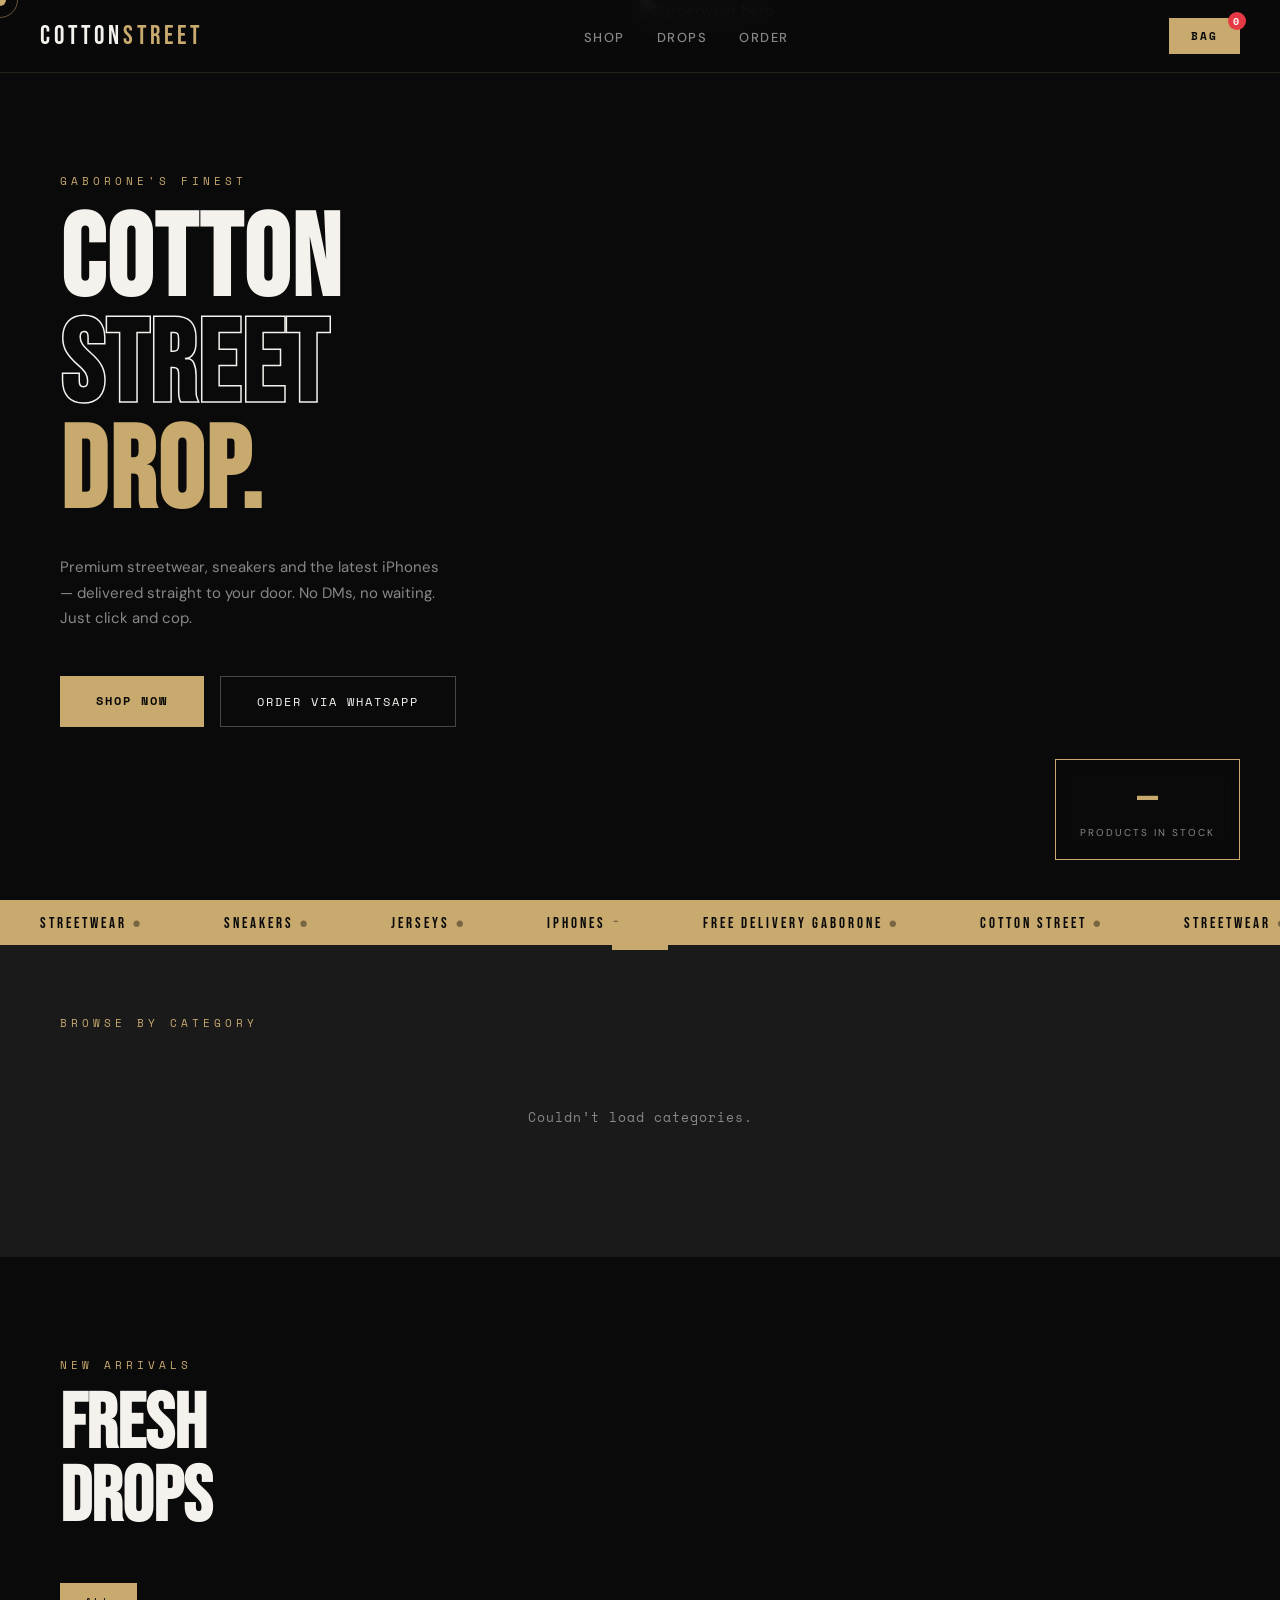
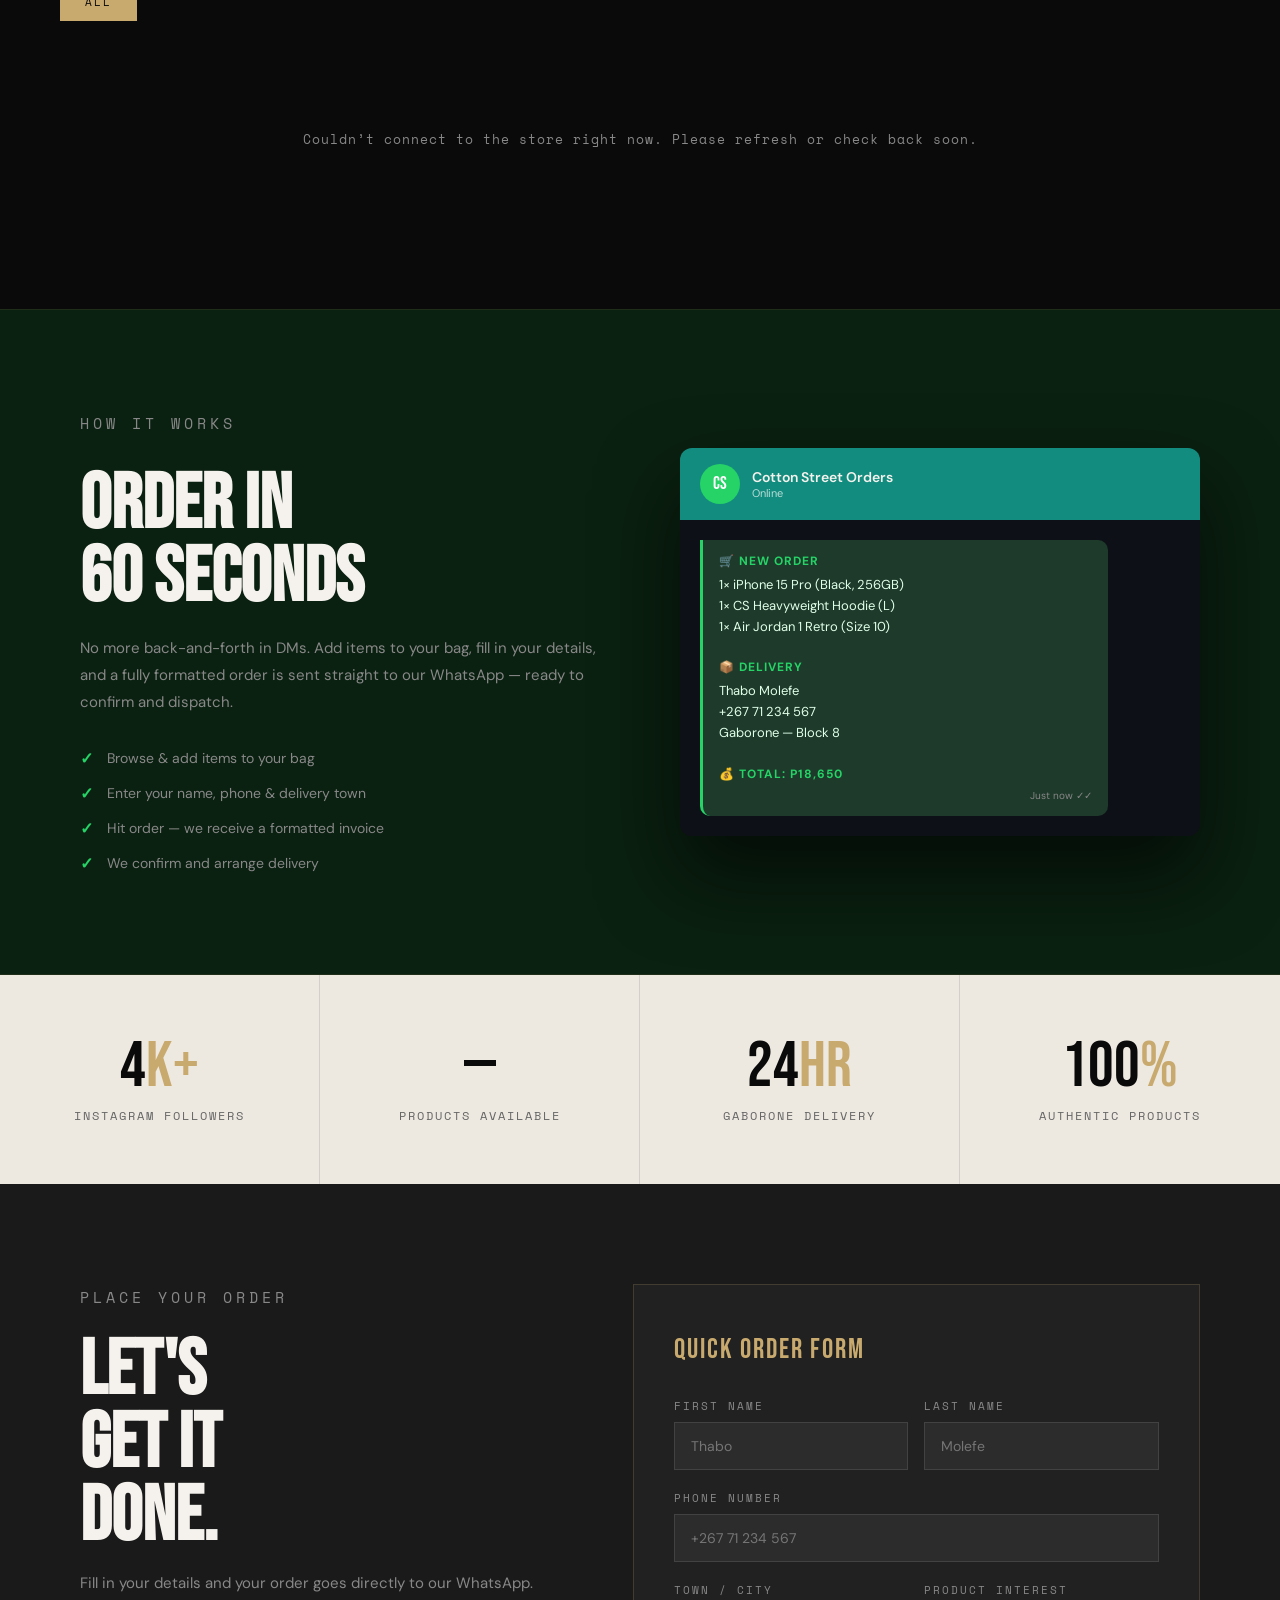
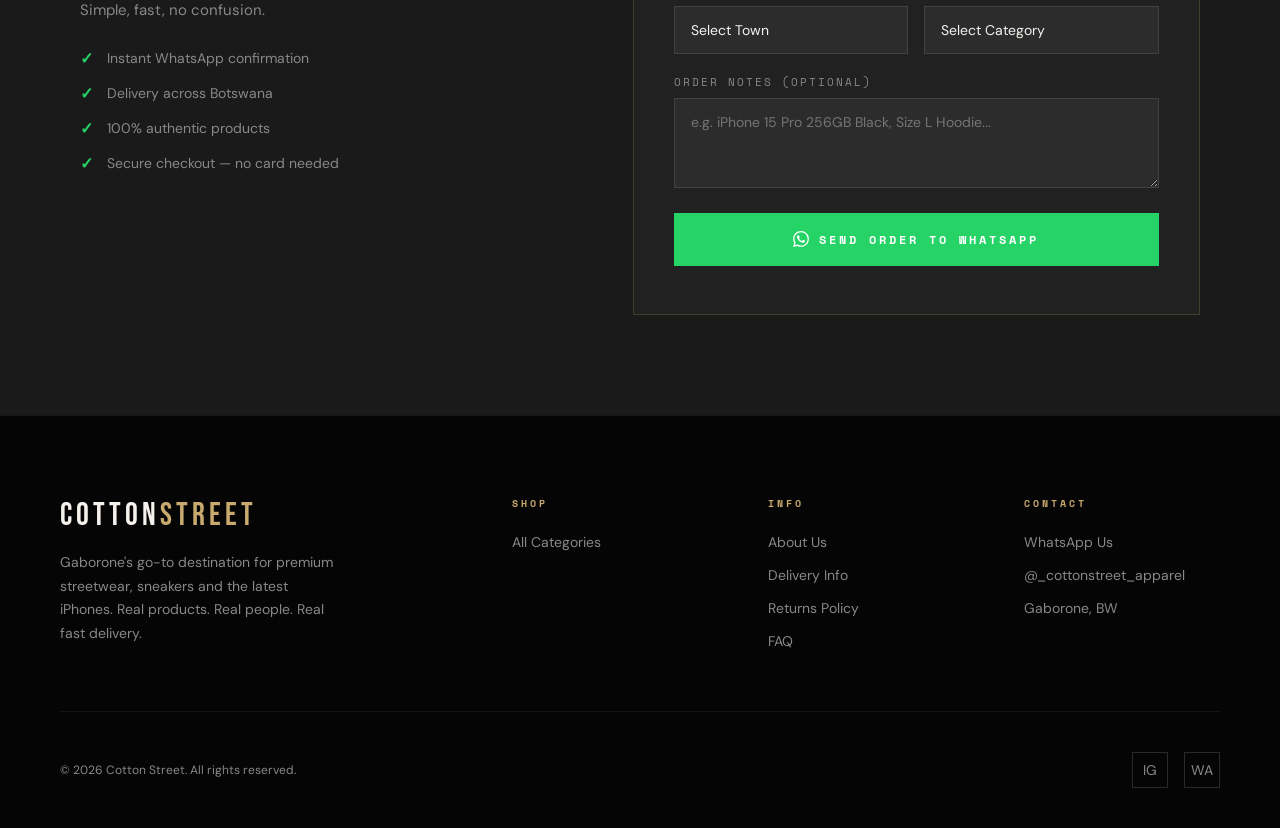
==== commit c026febc: "feat: wired frontend + real products added" ====
--- a/index.html
+++ b/index.html
@@ -1472,4 +1472,4 @@
 init();
 </script>
 </body>
-</html>
+</html>
